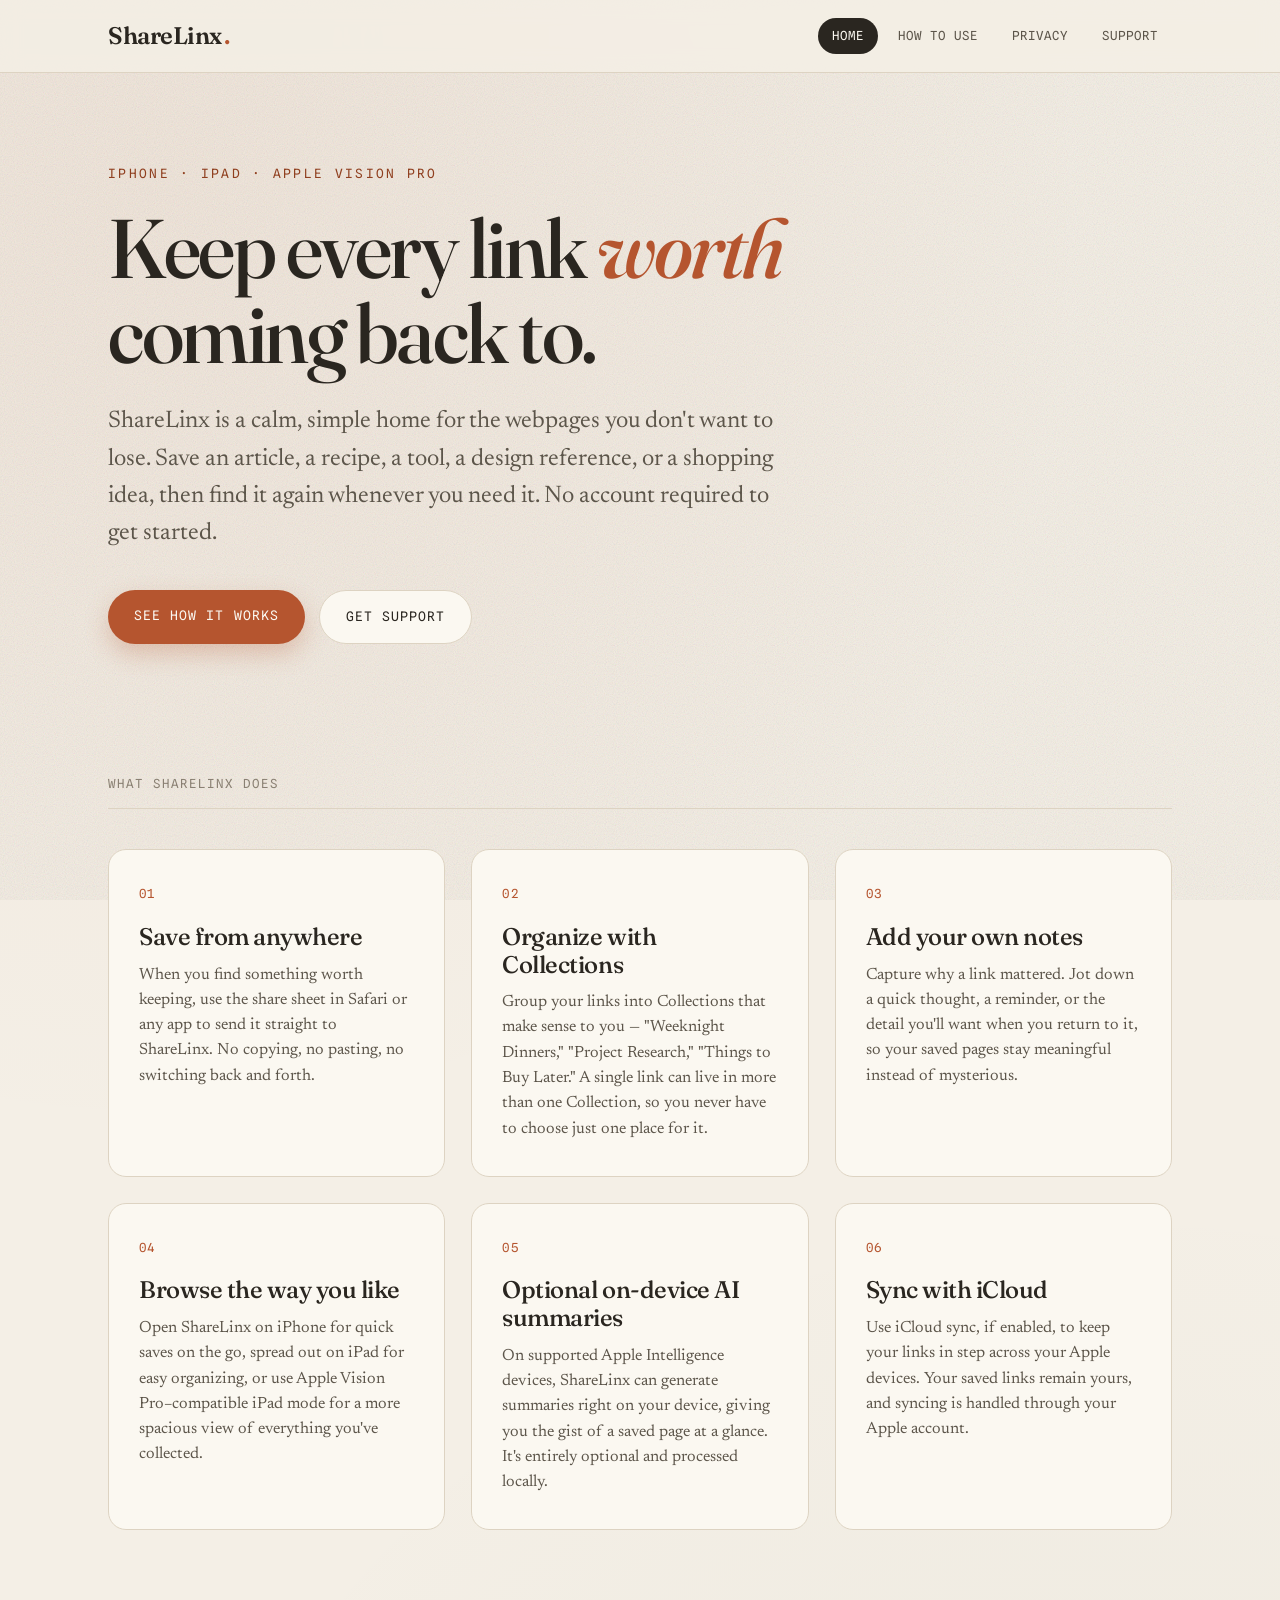
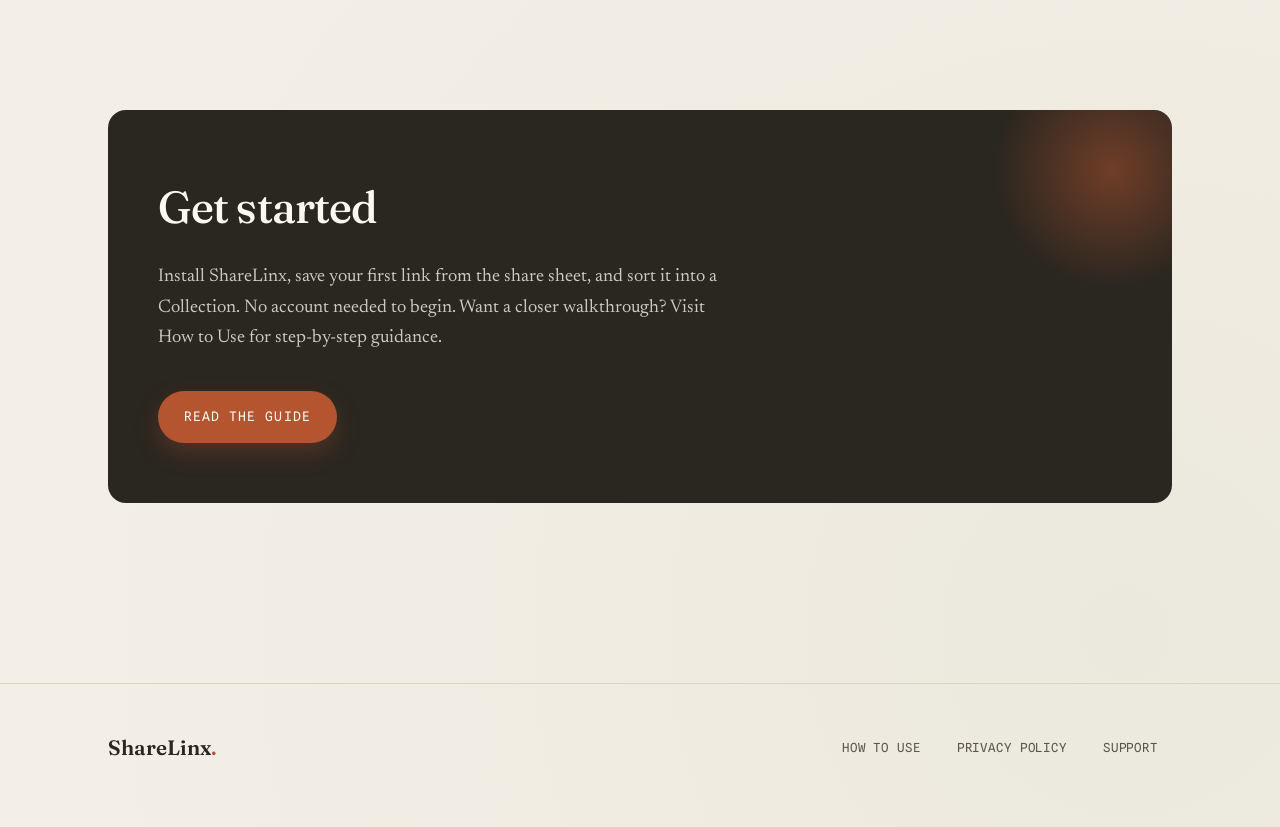
==== index.html @ ca334a27 "Add files via upload" ====
<!DOCTYPE html>
<html lang="en">
<head>
<meta charset="UTF-8">
<meta name="viewport" content="width=device-width, initial-scale=1.0">
<title>ShareLinx — Keep every link worth coming back to</title>
<link rel="stylesheet" href="styles.css">
</head>
<body>

<header class="site-head">
  <div class="bar">
    <a class="brand" href="index.html">ShareLinx<span class="dot">.</span></a>
    <nav class="menu">
      <a href="index.html" class="active">Home</a>
      <a href="how-to-use.html">How to Use</a>
      <a href="privacy.html">Privacy</a>
      <a href="support.html">Support</a>
    </nav>
  </div>
</header>

<section class="hero">
  <div class="wrap">
    <div class="eyebrow reveal d1">iPhone · iPad · Apple Vision Pro</div>
    <h1 class="display reveal d2">Keep every link <em>worth</em> coming back to.</h1>
    <p class="lede reveal d3">ShareLinx is a calm, simple home for the webpages you don't want to lose. Save an article, a recipe, a tool, a design reference, or a shopping idea, then find it again whenever you need it. No account required to get started.</p>
    <div class="cta-row reveal d4">
      <a class="btn btn-primary" href="how-to-use.html">See how it works</a>
      <a class="btn btn-ghost" href="support.html">Get support</a>
    </div>
  </div>
</section>

<section class="section">
  <div class="wrap">
    <div class="section-label">What ShareLinx does</div>
    <div class="feature-grid">

      <div class="card">
        <div class="num">01</div>
        <h3>Save from anywhere</h3>
        <p>When you find something worth keeping, use the share sheet in Safari or any app to send it straight to ShareLinx. No copying, no pasting, no switching back and forth.</p>
      </div>

      <div class="card">
        <div class="num">02</div>
        <h3>Organize with Collections</h3>
        <p>Group your links into Collections that make sense to you — "Weeknight Dinners," "Project Research," "Things to Buy Later." A single link can live in more than one Collection, so you never have to choose just one place for it.</p>
      </div>

      <div class="card">
        <div class="num">03</div>
        <h3>Add your own notes</h3>
        <p>Capture why a link mattered. Jot down a quick thought, a reminder, or the detail you'll want when you return to it, so your saved pages stay meaningful instead of mysterious.</p>
      </div>

      <div class="card">
        <div class="num">04</div>
        <h3>Browse the way you like</h3>
        <p>Open ShareLinx on iPhone for quick saves on the go, spread out on iPad for easy organizing, or use Apple Vision Pro–compatible iPad mode for a more spacious view of everything you've collected.</p>
      </div>

      <div class="card">
        <div class="num">05</div>
        <h3>Optional on-device AI summaries</h3>
        <p>On supported Apple Intelligence devices, ShareLinx can generate summaries right on your device, giving you the gist of a saved page at a glance. It's entirely optional and processed locally.</p>
      </div>

      <div class="card">
        <div class="num">06</div>
        <h3>Sync with iCloud</h3>
        <p>Use iCloud sync, if enabled, to keep your links in step across your Apple devices. Your saved links remain yours, and syncing is handled through your Apple account.</p>
      </div>

    </div>
  </div>
</section>

<section class="section">
  <div class="wrap">
    <div class="band">
      <h2>Get started</h2>
      <p>Install ShareLinx, save your first link from the share sheet, and sort it into a Collection. No account needed to begin. Want a closer walkthrough? Visit How to Use for step-by-step guidance.</p>
      <div class="cta-row">
        <a class="btn btn-primary" href="how-to-use.html">Read the guide</a>
      </div>
    </div>
  </div>
</section>

<footer class="site-foot">
  <div class="wrap">
    <div class="foot-brand">ShareLinx<span class="dot">.</span></div>
    <div class="foot-links">
      <a href="how-to-use.html">How to Use</a>
      <a href="privacy.html">Privacy Policy</a>
      <a href="support.html">Support</a>
    </div>
  </div>
</footer>

</body>
</html>
---- styles.css ----
/* ShareLinx — shared styles */
@import url('https://fonts.googleapis.com/css2?family=Fraunces:ital,opsz,wght@0,9..144,400;0,9..144,500;0,9..144,600;1,9..144,400&family=Newsreader:ital,opsz@0,6..72;1,6..72&family=Spline+Sans+Mono:wght@400;500&display=swap');

:root {
  --bg: #f4efe6;
  --bg-deep: #ece5d8;
  --ink: #2a2620;
  --ink-soft: #5c554a;
  --ink-faint: #8a8073;
  --paper: #fbf8f1;
  --accent: #b5552f;
  --accent-deep: #8f3f1f;
  --accent-soft: #e8c9a8;
  --line: #ddd3c2;
  --green: #4a6b4a;
  --shadow: 22px 22px 60px rgba(42, 38, 32, 0.10);
  --radius: 18px;
  --maxw: 1120px;
  --serif: 'Fraunces', Georgia, serif;
  --read: 'Newsreader', Georgia, serif;
  --mono: 'Spline Sans Mono', monospace;
}

* { box-sizing: border-box; margin: 0; padding: 0; }

html { scroll-behavior: smooth; }

body {
  background: var(--bg);
  color: var(--ink);
  font-family: var(--read);
  font-size: 19px;
  line-height: 1.65;
  -webkit-font-smoothing: antialiased;
  background-image:
    radial-gradient(circle at 12% 8%, rgba(181, 85, 47, 0.06), transparent 38%),
    radial-gradient(circle at 88% 92%, rgba(74, 107, 74, 0.05), transparent 42%);
  min-height: 100vh;
}

/* subtle paper grain */
body::before {
  content: "";
  position: fixed;
  inset: 0;
  pointer-events: none;
  z-index: 0;
  opacity: 0.4;
  background-image: url("data:image/svg+xml,%3Csvg xmlns='http://www.w3.org/2000/svg' width='160' height='160'%3E%3Cfilter id='n'%3E%3CfeTurbulence type='fractalNoise' baseFrequency='0.9' numOctaves='3' stitchTiles='stitch'/%3E%3C/filter%3E%3Crect width='100%25' height='100%25' filter='url(%23n)' opacity='0.5'/%3E%3C/svg%3E");
  mix-blend-mode: multiply;
}

.wrap { position: relative; z-index: 1; max-width: var(--maxw); margin: 0 auto; padding: 0 28px; }

/* ---------- Header / brand ---------- */
.site-head {
  position: sticky;
  top: 0;
  z-index: 50;
  backdrop-filter: blur(10px);
  background: rgba(244, 239, 230, 0.82);
  border-bottom: 1px solid var(--line);
}
.site-head .bar {
  max-width: var(--maxw);
  margin: 0 auto;
  padding: 16px 28px;
  display: flex;
  align-items: center;
  justify-content: space-between;
  gap: 18px;
}
.brand {
  font-family: var(--serif);
  font-weight: 600;
  font-size: 1.5rem;
  letter-spacing: -0.02em;
  color: var(--ink);
  text-decoration: none;
  display: inline-flex;
  align-items: baseline;
  gap: 2px;
}
.brand .dot { color: var(--accent); }
nav.menu { display: flex; gap: 6px; flex-wrap: wrap; }
nav.menu a {
  font-family: var(--mono);
  font-size: 0.78rem;
  text-transform: uppercase;
  letter-spacing: 0.08em;
  color: var(--ink-soft);
  text-decoration: none;
  padding: 8px 14px;
  border-radius: 999px;
  transition: background 0.2s, color 0.2s;
}
nav.menu a:hover { background: var(--bg-deep); color: var(--ink); }
nav.menu a.active { background: var(--ink); color: var(--paper); }

/* ---------- Hero ---------- */
.hero { padding: 90px 0 60px; position: relative; }
.eyebrow {
  font-family: var(--mono);
  font-size: 0.8rem;
  text-transform: uppercase;
  letter-spacing: 0.18em;
  color: var(--accent-deep);
  margin-bottom: 22px;
}
h1.display {
  font-family: var(--serif);
  font-weight: 500;
  font-size: clamp(2.6rem, 7vw, 5.2rem);
  line-height: 1.02;
  letter-spacing: -0.03em;
  max-width: 14ch;
  margin-bottom: 28px;
}
h1.display em { font-style: italic; color: var(--accent); }
.lede {
  font-size: clamp(1.15rem, 2.2vw, 1.5rem);
  line-height: 1.55;
  color: var(--ink-soft);
  max-width: 52ch;
}

/* ---------- Buttons ---------- */
.cta-row { display: flex; gap: 14px; flex-wrap: wrap; margin-top: 38px; }
.btn {
  font-family: var(--mono);
  font-size: 0.82rem;
  text-transform: uppercase;
  letter-spacing: 0.08em;
  text-decoration: none;
  padding: 15px 26px;
  border-radius: 999px;
  transition: transform 0.18s, box-shadow 0.2s, background 0.2s;
  display: inline-block;
}
.btn-primary { background: var(--accent); color: var(--paper); box-shadow: 0 10px 24px rgba(181,85,47,0.28); }
.btn-primary:hover { background: var(--accent-deep); transform: translateY(-2px); }
.btn-ghost { border: 1px solid var(--line); color: var(--ink); background: var(--paper); }
.btn-ghost:hover { transform: translateY(-2px); border-color: var(--ink-faint); }

/* ---------- Feature grid ---------- */
.section { padding: 70px 0; }
.section-label {
  font-family: var(--mono);
  font-size: 0.78rem;
  text-transform: uppercase;
  letter-spacing: 0.16em;
  color: var(--ink-faint);
  margin-bottom: 40px;
  padding-bottom: 14px;
  border-bottom: 1px solid var(--line);
}
.feature-grid {
  display: grid;
  grid-template-columns: repeat(auto-fit, minmax(290px, 1fr));
  gap: 26px;
}
.card {
  background: var(--paper);
  border: 1px solid var(--line);
  border-radius: var(--radius);
  padding: 34px 30px;
  transition: transform 0.25s, box-shadow 0.25s;
  position: relative;
  overflow: hidden;
}
.card:hover { transform: translateY(-4px); box-shadow: var(--shadow); }
.card .num {
  font-family: var(--mono);
  font-size: 0.78rem;
  color: var(--accent);
  letter-spacing: 0.1em;
  margin-bottom: 18px;
}
.card h3 {
  font-family: var(--serif);
  font-weight: 500;
  font-size: 1.5rem;
  letter-spacing: -0.02em;
  margin-bottom: 12px;
  line-height: 1.15;
}
.card p { color: var(--ink-soft); font-size: 1.02rem; line-height: 1.55; }

/* ---------- Get started band ---------- */
.band {
  background: var(--ink);
  color: var(--paper);
  border-radius: var(--radius);
  padding: 60px 50px;
  margin: 40px 0;
  position: relative;
  overflow: hidden;
}
.band::after {
  content: "";
  position: absolute;
  right: -60px; top: -60px;
  width: 240px; height: 240px;
  border-radius: 50%;
  background: radial-gradient(circle, rgba(181,85,47,0.5), transparent 70%);
}
.band h2 {
  font-family: var(--serif);
  font-weight: 500;
  font-size: clamp(1.8rem, 4vw, 2.8rem);
  letter-spacing: -0.02em;
  margin-bottom: 18px;
  position: relative;
}
.band p { color: rgba(251,248,241,0.78); max-width: 56ch; font-size: 1.15rem; position: relative; }

/* ---------- Article / doc pages ---------- */
.page-title {
  font-family: var(--serif);
  font-weight: 500;
  font-size: clamp(2.2rem, 5vw, 3.6rem);
  letter-spacing: -0.03em;
  line-height: 1.05;
  margin-bottom: 16px;
}
.page-intro { font-size: 1.25rem; color: var(--ink-soft); max-width: 60ch; margin-bottom: 12px; }
.meta-stamp { font-family: var(--mono); font-size: 0.8rem; color: var(--ink-faint); letter-spacing: 0.06em; margin-top: 8px; }

.doc { max-width: 760px; margin: 0 auto; padding: 60px 0 30px; }
.doc h2 {
  font-family: var(--serif);
  font-weight: 600;
  font-size: 1.65rem;
  letter-spacing: -0.02em;
  margin: 52px 0 16px;
  padding-top: 26px;
  border-top: 1px solid var(--line);
}
.doc h2:first-of-type { border-top: none; padding-top: 0; }
.doc h3 {
  font-family: var(--serif);
  font-weight: 500;
  font-size: 1.25rem;
  margin: 30px 0 10px;
}
.doc p { margin: 0 0 16px; color: var(--ink); }
.doc ul, .doc ol { margin: 0 0 20px; padding-left: 1.3em; }
.doc li { margin-bottom: 9px; color: var(--ink); }
.doc strong { color: var(--ink); font-weight: 600; }
.doc a { color: var(--accent-deep); text-decoration: underline; text-underline-offset: 3px; }
.doc .callout {
  background: var(--paper);
  border-left: 3px solid var(--accent);
  border-radius: 0 12px 12px 0;
  padding: 20px 24px;
  margin: 26px 0;
}
.doc .callout p:last-child { margin-bottom: 0; }
.mailpill {
  display: inline-block;
  font-family: var(--mono);
  font-size: 0.95rem;
  background: var(--bg-deep);
  border: 1px solid var(--line);
  border-radius: 999px;
  padding: 10px 20px;
  color: var(--accent-deep);
  text-decoration: none;
  margin: 6px 0;
}
.mailpill:hover { background: var(--accent-soft); }

/* numbered step list */
ol.steps { counter-reset: step; list-style: none; padding-left: 0; }
ol.steps li {
  counter-increment: step;
  position: relative;
  padding-left: 46px;
  margin-bottom: 14px;
}
ol.steps li::before {
  content: counter(step);
  position: absolute; left: 0; top: -1px;
  width: 30px; height: 30px;
  background: var(--ink); color: var(--paper);
  border-radius: 50%;
  font-family: var(--mono); font-size: 0.85rem;
  display: flex; align-items: center; justify-content: center;
}

/* ---------- Footer ---------- */
footer.site-foot {
  border-top: 1px solid var(--line);
  margin-top: 70px;
  padding: 46px 0 60px;
  position: relative;
  z-index: 1;
}
footer.site-foot .wrap { display: flex; justify-content: space-between; align-items: center; gap: 24px; flex-wrap: wrap; }
.foot-brand { font-family: var(--serif); font-size: 1.3rem; font-weight: 600; }
.foot-brand .dot { color: var(--accent); }
.foot-links { display: flex; gap: 8px; flex-wrap: wrap; }
.foot-links a {
  font-family: var(--mono);
  font-size: 0.78rem;
  text-transform: uppercase;
  letter-spacing: 0.07em;
  color: var(--ink-soft);
  text-decoration: none;
  padding: 8px 14px;
  border-radius: 999px;
  transition: background 0.2s;
}
.foot-links a:hover { background: var(--bg-deep); color: var(--ink); }
.foot-note { font-family: var(--mono); font-size: 0.72rem; color: var(--ink-faint); width: 100%; margin-top: 8px; }

/* reveal animation */
.reveal { opacity: 0; transform: translateY(22px); animation: rise 0.7s forwards; }
@keyframes rise { to { opacity: 1; transform: none; } }
.d1 { animation-delay: 0.05s; }
.d2 { animation-delay: 0.15s; }
.d3 { animation-delay: 0.25s; }
.d4 { animation-delay: 0.35s; }

@media (max-width: 640px) {
  body { font-size: 18px; }
  .hero { padding: 56px 0 40px; }
  .band { padding: 44px 28px; }
  nav.menu { display: none; }
}
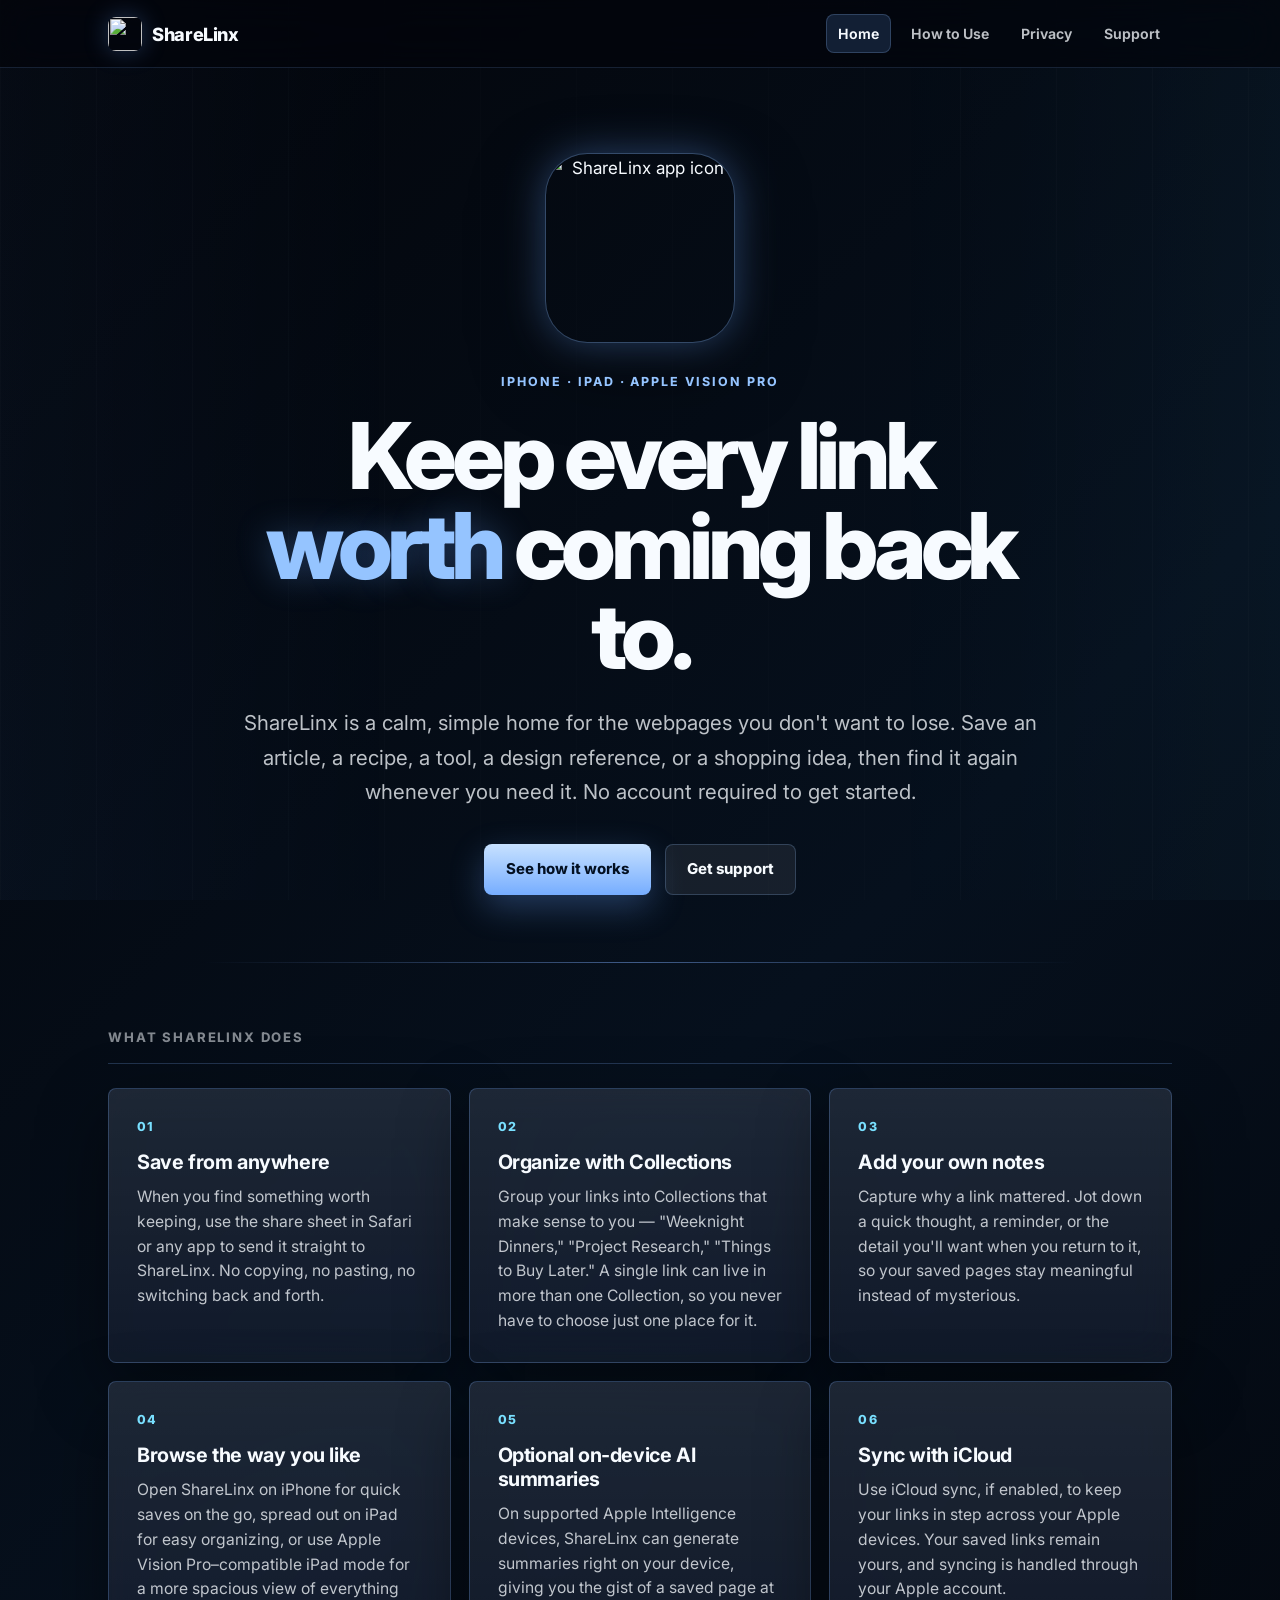
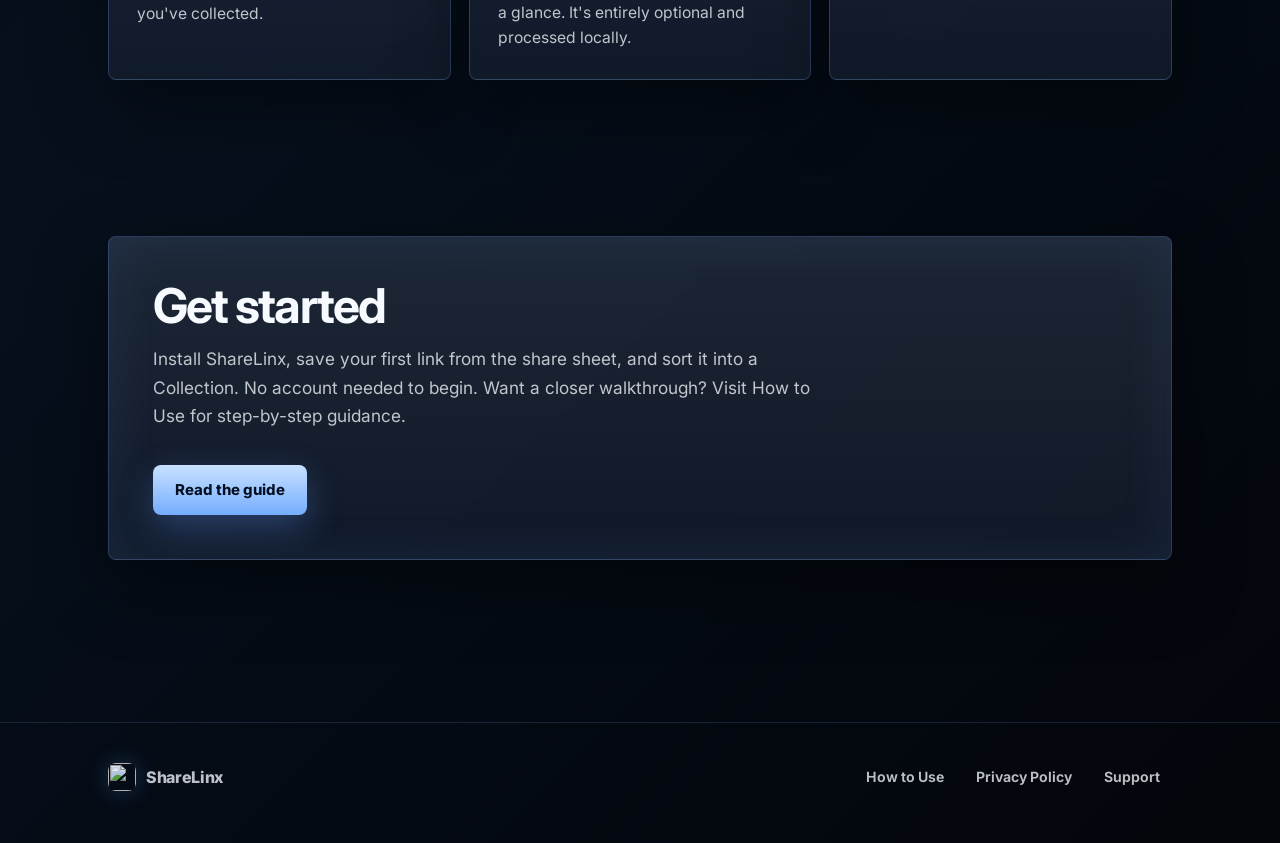
==== commit 0f71bfb8: "Refresh ShareLinx website styling" ====
--- a/index.html
+++ b/index.html
@@ -10,7 +10,7 @@
 
 <header class="site-head">
   <div class="bar">
-    <a class="brand" href="index.html">ShareLinx<span class="dot">.</span></a>
+    <a class="brand" href="index.html"><img class="brand-icon" src="assets/sharelinx-icon.png" alt="" aria-hidden="true"><span>ShareLinx</span></a>
     <nav class="menu">
       <a href="index.html" class="active">Home</a>
       <a href="how-to-use.html">How to Use</a>
@@ -22,10 +22,11 @@
 
 <section class="hero">
   <div class="wrap">
-    <div class="eyebrow reveal d1">iPhone · iPad · Apple Vision Pro</div>
-    <h1 class="display reveal d2">Keep every link <em>worth</em> coming back to.</h1>
-    <p class="lede reveal d3">ShareLinx is a calm, simple home for the webpages you don't want to lose. Save an article, a recipe, a tool, a design reference, or a shopping idea, then find it again whenever you need it. No account required to get started.</p>
-    <div class="cta-row reveal d4">
+    <div class="hero-mark reveal d1"><img src="assets/sharelinx-icon.png" alt="ShareLinx app icon"></div>
+    <div class="eyebrow reveal d2">iPhone · iPad · Apple Vision Pro</div>
+    <h1 class="display reveal d3">Keep every link <em>worth</em> coming back to.</h1>
+    <p class="lede reveal d4">ShareLinx is a calm, simple home for the webpages you don't want to lose. Save an article, a recipe, a tool, a design reference, or a shopping idea, then find it again whenever you need it. No account required to get started.</p>
+    <div class="cta-row reveal d5">
       <a class="btn btn-primary" href="how-to-use.html">See how it works</a>
       <a class="btn btn-ghost" href="support.html">Get support</a>
     </div>
@@ -91,7 +92,7 @@
 
 <footer class="site-foot">
   <div class="wrap">
-    <div class="foot-brand">ShareLinx<span class="dot">.</span></div>
+    <div class="foot-brand"><img class="foot-icon" src="assets/sharelinx-icon.png" alt="" aria-hidden="true"><span>ShareLinx</span></div>
     <div class="foot-links">
       <a href="how-to-use.html">How to Use</a>
       <a href="privacy.html">Privacy Policy</a>
--- a/styles.css
+++ b/styles.css
@@ -1,24 +1,24 @@
-/* ShareLinx — shared styles */
-@import url('https://fonts.googleapis.com/css2?family=Fraunces:ital,opsz,wght@0,9..144,400;0,9..144,500;0,9..144,600;1,9..144,400&family=Newsreader:ital,opsz@0,6..72;1,6..72&family=Spline+Sans+Mono:wght@400;500&display=swap');
+/* ShareLinx — app-icon inspired website styles */
+@import url('https://fonts.googleapis.com/css2?family=Inter:wght@400;500;600;700;800&display=swap');
 
 :root {
-  --bg: #f4efe6;
-  --bg-deep: #ece5d8;
-  --ink: #2a2620;
-  --ink-soft: #5c554a;
-  --ink-faint: #8a8073;
-  --paper: #fbf8f1;
-  --accent: #b5552f;
-  --accent-deep: #8f3f1f;
-  --accent-soft: #e8c9a8;
-  --line: #ddd3c2;
-  --green: #4a6b4a;
-  --shadow: 22px 22px 60px rgba(42, 38, 32, 0.10);
-  --radius: 18px;
+  --bg: #03050a;
+  --bg-soft: #07101d;
+  --ink: #f7fbff;
+  --ink-soft: rgba(247, 251, 255, 0.76);
+  --ink-faint: rgba(247, 251, 255, 0.52);
+  --panel: rgba(10, 20, 36, 0.72);
+  --panel-strong: rgba(14, 27, 48, 0.86);
+  --line: rgba(126, 174, 255, 0.24);
+  --line-bright: rgba(126, 174, 255, 0.46);
+  --blue: #66a3ff;
+  --blue-bright: #95c4ff;
+  --violet: #9b8cff;
+  --aqua: #79e0ff;
+  --shadow: 0 26px 70px rgba(0, 0, 0, 0.42);
+  --radius: 8px;
   --maxw: 1120px;
-  --serif: 'Fraunces', Georgia, serif;
-  --read: 'Newsreader', Georgia, serif;
-  --mono: 'Spline Sans Mono', monospace;
+  --font: Inter, -apple-system, BlinkMacSystemFont, "SF Pro Display", "Segoe UI", sans-serif;
 }
 
 * { box-sizing: border-box; margin: 0; padding: 0; }
@@ -26,305 +26,476 @@
 html { scroll-behavior: smooth; }
 
 body {
-  background: var(--bg);
-  color: var(--ink);
-  font-family: var(--read);
-  font-size: 19px;
+  min-height: 100vh;
+  background:
+    linear-gradient(135deg, #03050a 0%, #06101d 48%, #03050a 100%);
+  color: var(--ink);
+  font-family: var(--font);
+  font-size: 17px;
   line-height: 1.65;
   -webkit-font-smoothing: antialiased;
-  background-image:
-    radial-gradient(circle at 12% 8%, rgba(181, 85, 47, 0.06), transparent 38%),
-    radial-gradient(circle at 88% 92%, rgba(74, 107, 74, 0.05), transparent 42%);
-  min-height: 100vh;
-}
-
-/* subtle paper grain */
+}
+
 body::before {
   content: "";
   position: fixed;
   inset: 0;
   pointer-events: none;
   z-index: 0;
-  opacity: 0.4;
-  background-image: url("data:image/svg+xml,%3Csvg xmlns='http://www.w3.org/2000/svg' width='160' height='160'%3E%3Cfilter id='n'%3E%3CfeTurbulence type='fractalNoise' baseFrequency='0.9' numOctaves='3' stitchTiles='stitch'/%3E%3C/filter%3E%3Crect width='100%25' height='100%25' filter='url(%23n)' opacity='0.5'/%3E%3C/svg%3E");
-  mix-blend-mode: multiply;
-}
-
-.wrap { position: relative; z-index: 1; max-width: var(--maxw); margin: 0 auto; padding: 0 28px; }
+  background:
+    linear-gradient(90deg, rgba(102, 163, 255, 0.08), transparent 32%, transparent 68%, rgba(121, 224, 255, 0.06)),
+    repeating-linear-gradient(90deg, rgba(255,255,255,0.028) 0 1px, transparent 1px 96px);
+  opacity: 0.55;
+}
+
+.wrap {
+  position: relative;
+  z-index: 1;
+  max-width: var(--maxw);
+  margin: 0 auto;
+  padding: 0 28px;
+}
 
 /* ---------- Header / brand ---------- */
 .site-head {
   position: sticky;
   top: 0;
   z-index: 50;
-  backdrop-filter: blur(10px);
-  background: rgba(244, 239, 230, 0.82);
-  border-bottom: 1px solid var(--line);
-}
+  border-bottom: 1px solid rgba(126, 174, 255, 0.16);
+  background: rgba(3, 5, 10, 0.72);
+  backdrop-filter: blur(22px) saturate(150%);
+}
+
 .site-head .bar {
   max-width: var(--maxw);
   margin: 0 auto;
-  padding: 16px 28px;
+  padding: 14px 28px;
   display: flex;
   align-items: center;
   justify-content: space-between;
   gap: 18px;
 }
-.brand {
-  font-family: var(--serif);
-  font-weight: 600;
-  font-size: 1.5rem;
-  letter-spacing: -0.02em;
+
+.brand,
+.foot-brand {
   color: var(--ink);
   text-decoration: none;
   display: inline-flex;
-  align-items: baseline;
-  gap: 2px;
-}
-.brand .dot { color: var(--accent); }
-nav.menu { display: flex; gap: 6px; flex-wrap: wrap; }
-nav.menu a {
-  font-family: var(--mono);
-  font-size: 0.78rem;
-  text-transform: uppercase;
-  letter-spacing: 0.08em;
+  align-items: center;
+  gap: 10px;
+  font-weight: 800;
+  letter-spacing: -0.02em;
+}
+
+.brand { font-size: 1.14rem; }
+.foot-brand { font-size: 1rem; color: var(--ink-soft); }
+
+.brand-icon,
+.foot-icon {
+  display: block;
+  border-radius: 8px;
+  box-shadow: 0 0 24px rgba(102, 163, 255, 0.28);
+}
+
+.brand-icon { width: 34px; height: 34px; }
+.foot-icon { width: 28px; height: 28px; opacity: 0.9; }
+
+nav.menu { display: flex; gap: 8px; flex-wrap: wrap; }
+
+nav.menu a,
+.foot-links a {
   color: var(--ink-soft);
   text-decoration: none;
-  padding: 8px 14px;
-  border-radius: 999px;
-  transition: background 0.2s, color 0.2s;
-}
-nav.menu a:hover { background: var(--bg-deep); color: var(--ink); }
-nav.menu a.active { background: var(--ink); color: var(--paper); }
+  font-size: 0.88rem;
+  font-weight: 650;
+  padding: 8px 12px;
+  border-radius: 8px;
+  transition: background 0.2s, color 0.2s, border-color 0.2s;
+}
+
+nav.menu a:hover,
+.foot-links a:hover {
+  color: var(--ink);
+  background: rgba(255, 255, 255, 0.08);
+}
+
+nav.menu a.active {
+  color: var(--ink);
+  background: rgba(102, 163, 255, 0.16);
+  box-shadow: inset 0 0 0 1px rgba(149, 196, 255, 0.22);
+}
 
 /* ---------- Hero ---------- */
-.hero { padding: 90px 0 60px; position: relative; }
+.hero {
+  position: relative;
+  padding: 86px 0 68px;
+  text-align: center;
+  overflow: hidden;
+}
+
+.hero::after {
+  content: "";
+  position: absolute;
+  left: 50%;
+  bottom: 0;
+  width: min(880px, 86vw);
+  height: 1px;
+  transform: translateX(-50%);
+  background: linear-gradient(90deg, transparent, rgba(126, 174, 255, 0.48), transparent);
+}
+
+.hero-mark {
+  width: clamp(116px, 18vw, 188px);
+  height: clamp(116px, 18vw, 188px);
+  margin: 0 auto 30px;
+  position: relative;
+}
+
+.hero-mark img {
+  width: 100%;
+  height: 100%;
+  display: block;
+  border-radius: 22%;
+  box-shadow:
+    0 0 0 1px rgba(149, 196, 255, 0.24),
+    0 0 42px rgba(102, 163, 255, 0.38),
+    0 24px 70px rgba(0, 0, 0, 0.5);
+}
+
 .eyebrow {
-  font-family: var(--mono);
-  font-size: 0.8rem;
+  color: var(--blue-bright);
+  font-size: 0.78rem;
+  font-weight: 750;
+  letter-spacing: 0.16em;
   text-transform: uppercase;
-  letter-spacing: 0.18em;
-  color: var(--accent-deep);
-  margin-bottom: 22px;
-}
+  margin-bottom: 18px;
+}
+
 h1.display {
-  font-family: var(--serif);
-  font-weight: 500;
-  font-size: clamp(2.6rem, 7vw, 5.2rem);
-  line-height: 1.02;
-  letter-spacing: -0.03em;
-  max-width: 14ch;
-  margin-bottom: 28px;
-}
-h1.display em { font-style: italic; color: var(--accent); }
+  max-width: 13ch;
+  margin: 0 auto 24px;
+  font-size: clamp(3rem, 7.2vw, 6rem);
+  line-height: 0.98;
+  letter-spacing: -0.055em;
+  font-weight: 800;
+}
+
+h1.display em {
+  font-style: normal;
+  color: var(--blue-bright);
+  text-shadow: 0 0 34px rgba(102, 163, 255, 0.3);
+}
+
 .lede {
-  font-size: clamp(1.15rem, 2.2vw, 1.5rem);
-  line-height: 1.55;
+  max-width: 64ch;
+  margin: 0 auto;
   color: var(--ink-soft);
-  max-width: 52ch;
+  font-size: clamp(1.08rem, 2vw, 1.28rem);
+  line-height: 1.7;
 }
 
 /* ---------- Buttons ---------- */
-.cta-row { display: flex; gap: 14px; flex-wrap: wrap; margin-top: 38px; }
+.cta-row {
+  display: flex;
+  justify-content: center;
+  gap: 14px;
+  flex-wrap: wrap;
+  margin-top: 34px;
+}
+
 .btn {
-  font-family: var(--mono);
-  font-size: 0.82rem;
-  text-transform: uppercase;
-  letter-spacing: 0.08em;
+  display: inline-flex;
+  align-items: center;
+  justify-content: center;
+  min-height: 48px;
+  padding: 13px 22px;
+  border-radius: 8px;
+  color: var(--ink);
+  font-size: 0.94rem;
+  font-weight: 750;
   text-decoration: none;
-  padding: 15px 26px;
-  border-radius: 999px;
   transition: transform 0.18s, box-shadow 0.2s, background 0.2s;
-  display: inline-block;
-}
-.btn-primary { background: var(--accent); color: var(--paper); box-shadow: 0 10px 24px rgba(181,85,47,0.28); }
-.btn-primary:hover { background: var(--accent-deep); transform: translateY(-2px); }
-.btn-ghost { border: 1px solid var(--line); color: var(--ink); background: var(--paper); }
-.btn-ghost:hover { transform: translateY(-2px); border-color: var(--ink-faint); }
+}
+
+.btn:hover { transform: translateY(-2px); }
+
+.btn-primary {
+  color: #031022;
+  background: linear-gradient(180deg, #c7e1ff, #76adff);
+  box-shadow: 0 12px 34px rgba(102, 163, 255, 0.3);
+}
+
+.btn-ghost {
+  background: rgba(255, 255, 255, 0.07);
+  box-shadow: inset 0 0 0 1px rgba(149, 196, 255, 0.22);
+}
 
 /* ---------- Feature grid ---------- */
-.section { padding: 70px 0; }
+.section { padding: 64px 0; }
+
 .section-label {
-  font-family: var(--mono);
-  font-size: 0.78rem;
-  text-transform: uppercase;
-  letter-spacing: 0.16em;
-  color: var(--ink-faint);
-  margin-bottom: 40px;
+  margin-bottom: 24px;
   padding-bottom: 14px;
   border-bottom: 1px solid var(--line);
-}
+  color: var(--ink-faint);
+  font-size: 0.82rem;
+  font-weight: 750;
+  letter-spacing: 0.14em;
+  text-transform: uppercase;
+}
+
 .feature-grid {
   display: grid;
   grid-template-columns: repeat(auto-fit, minmax(290px, 1fr));
-  gap: 26px;
-}
-.card {
-  background: var(--paper);
+  gap: 18px;
+}
+
+.card,
+.band,
+.doc .callout {
   border: 1px solid var(--line);
   border-radius: var(--radius);
-  padding: 34px 30px;
-  transition: transform 0.25s, box-shadow 0.25s;
-  position: relative;
-  overflow: hidden;
-}
-.card:hover { transform: translateY(-4px); box-shadow: var(--shadow); }
+  background:
+    linear-gradient(180deg, rgba(255,255,255,0.09), rgba(255,255,255,0.035)),
+    var(--panel);
+  box-shadow: var(--shadow);
+  backdrop-filter: blur(18px) saturate(140%);
+}
+
+.card {
+  padding: 28px;
+  transition: transform 0.24s, border-color 0.24s, background 0.24s;
+}
+
+.card:hover {
+  transform: translateY(-4px);
+  border-color: var(--line-bright);
+  background:
+    linear-gradient(180deg, rgba(255,255,255,0.12), rgba(255,255,255,0.045)),
+    var(--panel-strong);
+}
+
 .card .num {
-  font-family: var(--mono);
+  color: var(--aqua);
   font-size: 0.78rem;
-  color: var(--accent);
-  letter-spacing: 0.1em;
-  margin-bottom: 18px;
-}
+  font-weight: 800;
+  letter-spacing: 0.12em;
+  margin-bottom: 14px;
+}
+
 .card h3 {
-  font-family: var(--serif);
-  font-weight: 500;
-  font-size: 1.5rem;
+  margin-bottom: 10px;
+  color: var(--ink);
+  font-size: 1.24rem;
+  line-height: 1.2;
   letter-spacing: -0.02em;
-  margin-bottom: 12px;
-  line-height: 1.15;
-}
-.card p { color: var(--ink-soft); font-size: 1.02rem; line-height: 1.55; }
+}
+
+.card p {
+  color: var(--ink-soft);
+  font-size: 0.98rem;
+  line-height: 1.58;
+}
 
 /* ---------- Get started band ---------- */
 .band {
-  background: var(--ink);
-  color: var(--paper);
-  border-radius: var(--radius);
-  padding: 60px 50px;
-  margin: 40px 0;
-  position: relative;
+  padding: 44px;
+  margin: 28px 0;
   overflow: hidden;
-}
-.band::after {
+  position: relative;
+}
+
+.band::before {
   content: "";
   position: absolute;
-  right: -60px; top: -60px;
-  width: 240px; height: 240px;
-  border-radius: 50%;
-  background: radial-gradient(circle, rgba(181,85,47,0.5), transparent 70%);
-}
+  inset: 0;
+  border-radius: inherit;
+  pointer-events: none;
+  box-shadow: inset 0 0 52px rgba(102, 163, 255, 0.1);
+}
+
 .band h2 {
-  font-family: var(--serif);
-  font-weight: 500;
-  font-size: clamp(1.8rem, 4vw, 2.8rem);
-  letter-spacing: -0.02em;
-  margin-bottom: 18px;
-  position: relative;
-}
-.band p { color: rgba(251,248,241,0.78); max-width: 56ch; font-size: 1.15rem; position: relative; }
+  position: relative;
+  margin-bottom: 14px;
+  font-size: clamp(1.9rem, 4vw, 3rem);
+  line-height: 1.05;
+  letter-spacing: -0.04em;
+}
+
+.band p {
+  position: relative;
+  max-width: 62ch;
+  color: var(--ink-soft);
+  font-size: 1.08rem;
+}
+
+.band .cta-row { justify-content: flex-start; }
 
 /* ---------- Article / doc pages ---------- */
+.doc {
+  max-width: 780px;
+  margin: 0 auto;
+  padding: 58px 0 24px;
+}
+
+.doc-mark {
+  width: 76px;
+  height: 76px;
+  margin-bottom: 22px;
+}
+
+.doc-mark img {
+  width: 100%;
+  height: 100%;
+  display: block;
+  border-radius: 18px;
+  box-shadow: 0 0 28px rgba(102, 163, 255, 0.26);
+}
+
 .page-title {
-  font-family: var(--serif);
-  font-weight: 500;
-  font-size: clamp(2.2rem, 5vw, 3.6rem);
-  letter-spacing: -0.03em;
-  line-height: 1.05;
-  margin-bottom: 16px;
-}
-.page-intro { font-size: 1.25rem; color: var(--ink-soft); max-width: 60ch; margin-bottom: 12px; }
-.meta-stamp { font-family: var(--mono); font-size: 0.8rem; color: var(--ink-faint); letter-spacing: 0.06em; margin-top: 8px; }
-
-.doc { max-width: 760px; margin: 0 auto; padding: 60px 0 30px; }
+  margin-bottom: 14px;
+  color: var(--ink);
+  font-size: clamp(2.4rem, 5.5vw, 4rem);
+  line-height: 1.02;
+  letter-spacing: -0.052em;
+  font-weight: 800;
+}
+
+.page-intro {
+  max-width: 64ch;
+  margin-bottom: 14px;
+  color: var(--ink-soft);
+  font-size: 1.16rem;
+  line-height: 1.72;
+}
+
+.meta-stamp {
+  margin-top: 10px;
+  color: var(--blue-bright);
+  font-size: 0.84rem;
+  font-weight: 650;
+}
+
 .doc h2 {
-  font-family: var(--serif);
-  font-weight: 600;
-  font-size: 1.65rem;
-  letter-spacing: -0.02em;
-  margin: 52px 0 16px;
-  padding-top: 26px;
+  margin: 46px 0 14px;
+  padding-top: 24px;
   border-top: 1px solid var(--line);
-}
-.doc h2:first-of-type { border-top: none; padding-top: 0; }
+  color: var(--ink);
+  font-size: 1.55rem;
+  line-height: 1.18;
+  letter-spacing: -0.028em;
+}
+
+.doc h2:first-of-type { border-top: none; }
+
 .doc h3 {
-  font-family: var(--serif);
-  font-weight: 500;
-  font-size: 1.25rem;
-  margin: 30px 0 10px;
-}
-.doc p { margin: 0 0 16px; color: var(--ink); }
-.doc ul, .doc ol { margin: 0 0 20px; padding-left: 1.3em; }
-.doc li { margin-bottom: 9px; color: var(--ink); }
-.doc strong { color: var(--ink); font-weight: 600; }
-.doc a { color: var(--accent-deep); text-decoration: underline; text-underline-offset: 3px; }
+  margin: 28px 0 10px;
+  color: var(--ink);
+  font-size: 1.14rem;
+  line-height: 1.25;
+}
+
+.doc p { margin: 0 0 16px; color: var(--ink-soft); }
+.doc ul, .doc ol { margin: 0 0 20px; padding-left: 1.25em; }
+.doc li { margin-bottom: 9px; color: var(--ink-soft); }
+.doc strong { color: var(--ink); font-weight: 750; }
+
+.doc a {
+  color: var(--blue-bright);
+  text-decoration: underline;
+  text-decoration-color: rgba(149, 196, 255, 0.5);
+  text-underline-offset: 4px;
+}
+
 .doc .callout {
-  background: var(--paper);
-  border-left: 3px solid var(--accent);
-  border-radius: 0 12px 12px 0;
-  padding: 20px 24px;
+  padding: 22px 24px;
   margin: 26px 0;
 }
+
 .doc .callout p:last-child { margin-bottom: 0; }
+
 .mailpill {
-  display: inline-block;
-  font-family: var(--mono);
-  font-size: 0.95rem;
-  background: var(--bg-deep);
+  display: inline-flex;
+  align-items: center;
+  min-height: 44px;
+  padding: 10px 16px;
   border: 1px solid var(--line);
-  border-radius: 999px;
-  padding: 10px 20px;
-  color: var(--accent-deep);
+  border-radius: 8px;
+  background: rgba(255, 255, 255, 0.07);
+  color: var(--ink);
+  font-weight: 750;
   text-decoration: none;
-  margin: 6px 0;
-}
-.mailpill:hover { background: var(--accent-soft); }
+}
+
+.mailpill:hover {
+  border-color: var(--line-bright);
+  background: rgba(102, 163, 255, 0.14);
+}
 
 /* numbered step list */
 ol.steps { counter-reset: step; list-style: none; padding-left: 0; }
+
 ol.steps li {
   counter-increment: step;
   position: relative;
   padding-left: 46px;
-  margin-bottom: 14px;
-}
+}
+
 ol.steps li::before {
   content: counter(step);
-  position: absolute; left: 0; top: -1px;
-  width: 30px; height: 30px;
-  background: var(--ink); color: var(--paper);
+  position: absolute;
+  left: 0;
+  top: 1px;
+  width: 30px;
+  height: 30px;
   border-radius: 50%;
-  font-family: var(--mono); font-size: 0.85rem;
-  display: flex; align-items: center; justify-content: center;
+  color: #031022;
+  background: linear-gradient(180deg, #c7e1ff, #76adff);
+  font-size: 0.82rem;
+  font-weight: 800;
+  display: flex;
+  align-items: center;
+  justify-content: center;
 }
 
 /* ---------- Footer ---------- */
 footer.site-foot {
-  border-top: 1px solid var(--line);
+  position: relative;
+  z-index: 1;
   margin-top: 70px;
-  padding: 46px 0 60px;
-  position: relative;
-  z-index: 1;
-}
-footer.site-foot .wrap { display: flex; justify-content: space-between; align-items: center; gap: 24px; flex-wrap: wrap; }
-.foot-brand { font-family: var(--serif); font-size: 1.3rem; font-weight: 600; }
-.foot-brand .dot { color: var(--accent); }
+  padding: 34px 0 46px;
+  border-top: 1px solid rgba(126, 174, 255, 0.16);
+}
+
+footer.site-foot .wrap {
+  display: flex;
+  justify-content: space-between;
+  align-items: center;
+  gap: 24px;
+  flex-wrap: wrap;
+}
+
 .foot-links { display: flex; gap: 8px; flex-wrap: wrap; }
-.foot-links a {
-  font-family: var(--mono);
-  font-size: 0.78rem;
-  text-transform: uppercase;
-  letter-spacing: 0.07em;
-  color: var(--ink-soft);
-  text-decoration: none;
-  padding: 8px 14px;
-  border-radius: 999px;
-  transition: background 0.2s;
-}
-.foot-links a:hover { background: var(--bg-deep); color: var(--ink); }
-.foot-note { font-family: var(--mono); font-size: 0.72rem; color: var(--ink-faint); width: 100%; margin-top: 8px; }
+.foot-note { width: 100%; margin-top: 8px; color: var(--ink-faint); font-size: 0.78rem; }
 
 /* reveal animation */
-.reveal { opacity: 0; transform: translateY(22px); animation: rise 0.7s forwards; }
+.reveal { opacity: 0; transform: translateY(18px); animation: rise 0.7s forwards; }
 @keyframes rise { to { opacity: 1; transform: none; } }
 .d1 { animation-delay: 0.05s; }
 .d2 { animation-delay: 0.15s; }
 .d3 { animation-delay: 0.25s; }
 .d4 { animation-delay: 0.35s; }
-
-@media (max-width: 640px) {
-  body { font-size: 18px; }
-  .hero { padding: 56px 0 40px; }
-  .band { padding: 44px 28px; }
+.d5 { animation-delay: 0.45s; }
+
+@media (max-width: 720px) {
+  body { font-size: 16px; }
+  .site-head .bar { padding: 12px 18px; }
+  .wrap { padding: 0 20px; }
   nav.menu { display: none; }
-}
+  .hero { padding: 54px 0 46px; }
+  .hero-mark { margin-bottom: 24px; }
+  .feature-grid { grid-template-columns: 1fr; }
+  .band { padding: 30px 24px; }
+  .band .cta-row { justify-content: center; }
+  .doc { padding-top: 42px; }
+}
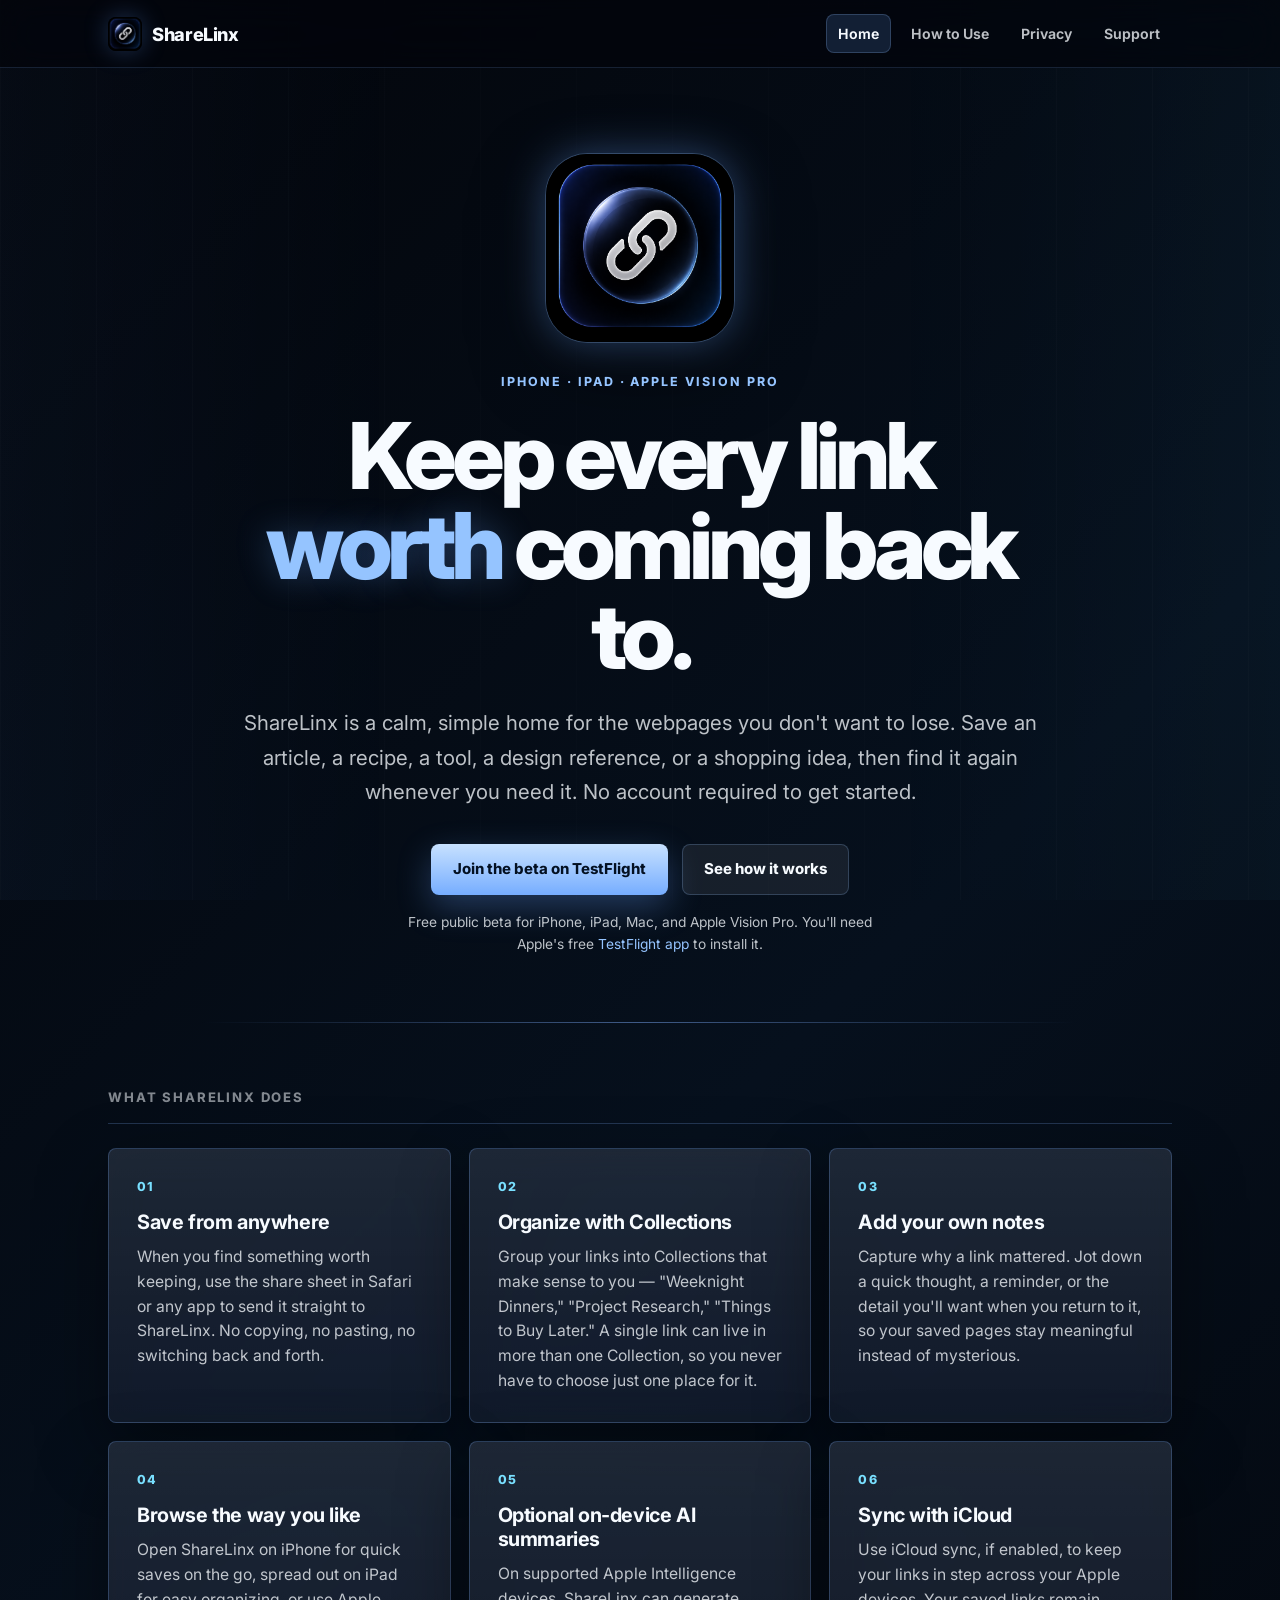
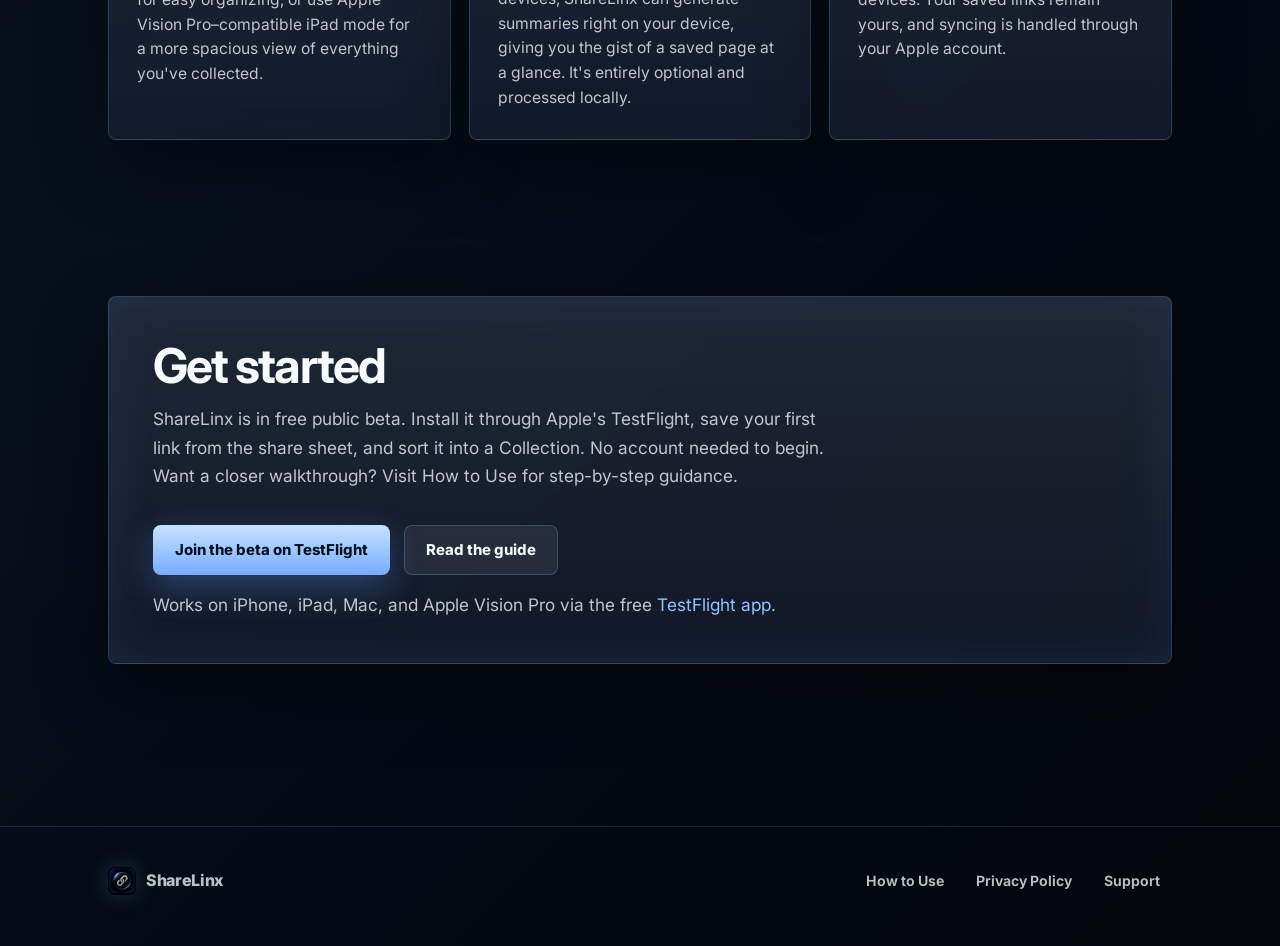
==== commit 3a250c41: "Add TestFlight public-beta links "Join the beta on TestFlight" CTAs across the site, pointing at the" ====
--- a/index.html
+++ b/index.html
@@ -27,9 +27,10 @@
     <h1 class="display reveal d3">Keep every link <em>worth</em> coming back to.</h1>
     <p class="lede reveal d4">ShareLinx is a calm, simple home for the webpages you don't want to lose. Save an article, a recipe, a tool, a design reference, or a shopping idea, then find it again whenever you need it. No account required to get started.</p>
     <div class="cta-row reveal d5">
-      <a class="btn btn-primary" href="how-to-use.html">See how it works</a>
-      <a class="btn btn-ghost" href="support.html">Get support</a>
+      <a class="btn btn-primary" href="https://testflight.apple.com/join/Ers4UhVY" target="_blank" rel="noopener">Join the beta on TestFlight</a>
+      <a class="btn btn-ghost" href="how-to-use.html">See how it works</a>
     </div>
+    <p class="cta-note reveal d5">Free public beta for iPhone, iPad, Mac, and Apple Vision Pro. You'll need Apple's free <a href="https://apps.apple.com/app/testflight/id899247664" target="_blank" rel="noopener">TestFlight app</a> to install it.</p>
   </div>
 </section>
 
@@ -82,10 +83,12 @@
   <div class="wrap">
     <div class="band">
       <h2>Get started</h2>
-      <p>Install ShareLinx, save your first link from the share sheet, and sort it into a Collection. No account needed to begin. Want a closer walkthrough? Visit How to Use for step-by-step guidance.</p>
+      <p>ShareLinx is in free public beta. Install it through Apple's TestFlight, save your first link from the share sheet, and sort it into a Collection. No account needed to begin. Want a closer walkthrough? Visit How to Use for step-by-step guidance.</p>
       <div class="cta-row">
-        <a class="btn btn-primary" href="how-to-use.html">Read the guide</a>
+        <a class="btn btn-primary" href="https://testflight.apple.com/join/Ers4UhVY" target="_blank" rel="noopener">Join the beta on TestFlight</a>
+        <a class="btn btn-ghost" href="how-to-use.html">Read the guide</a>
       </div>
+      <p class="cta-note">Works on iPhone, iPad, Mac, and Apple Vision Pro via the free <a href="https://apps.apple.com/app/testflight/id899247664" target="_blank" rel="noopener">TestFlight app</a>.</p>
     </div>
   </div>
 </section>
--- a/styles.css
+++ b/styles.css
@@ -230,6 +230,17 @@
   box-shadow: inset 0 0 0 1px rgba(149, 196, 255, 0.22);
 }
 
+.cta-note {
+  margin: 16px auto 0;
+  max-width: 52ch;
+  color: var(--ink-soft);
+  font-size: 0.86rem;
+  line-height: 1.6;
+}
+.cta-note a { color: var(--blue-bright); text-decoration: none; }
+.cta-note a:hover { text-decoration: underline; }
+.band .cta-note { margin-left: 0; }
+
 /* ---------- Feature grid ---------- */
 .section { padding: 64px 0; }
 
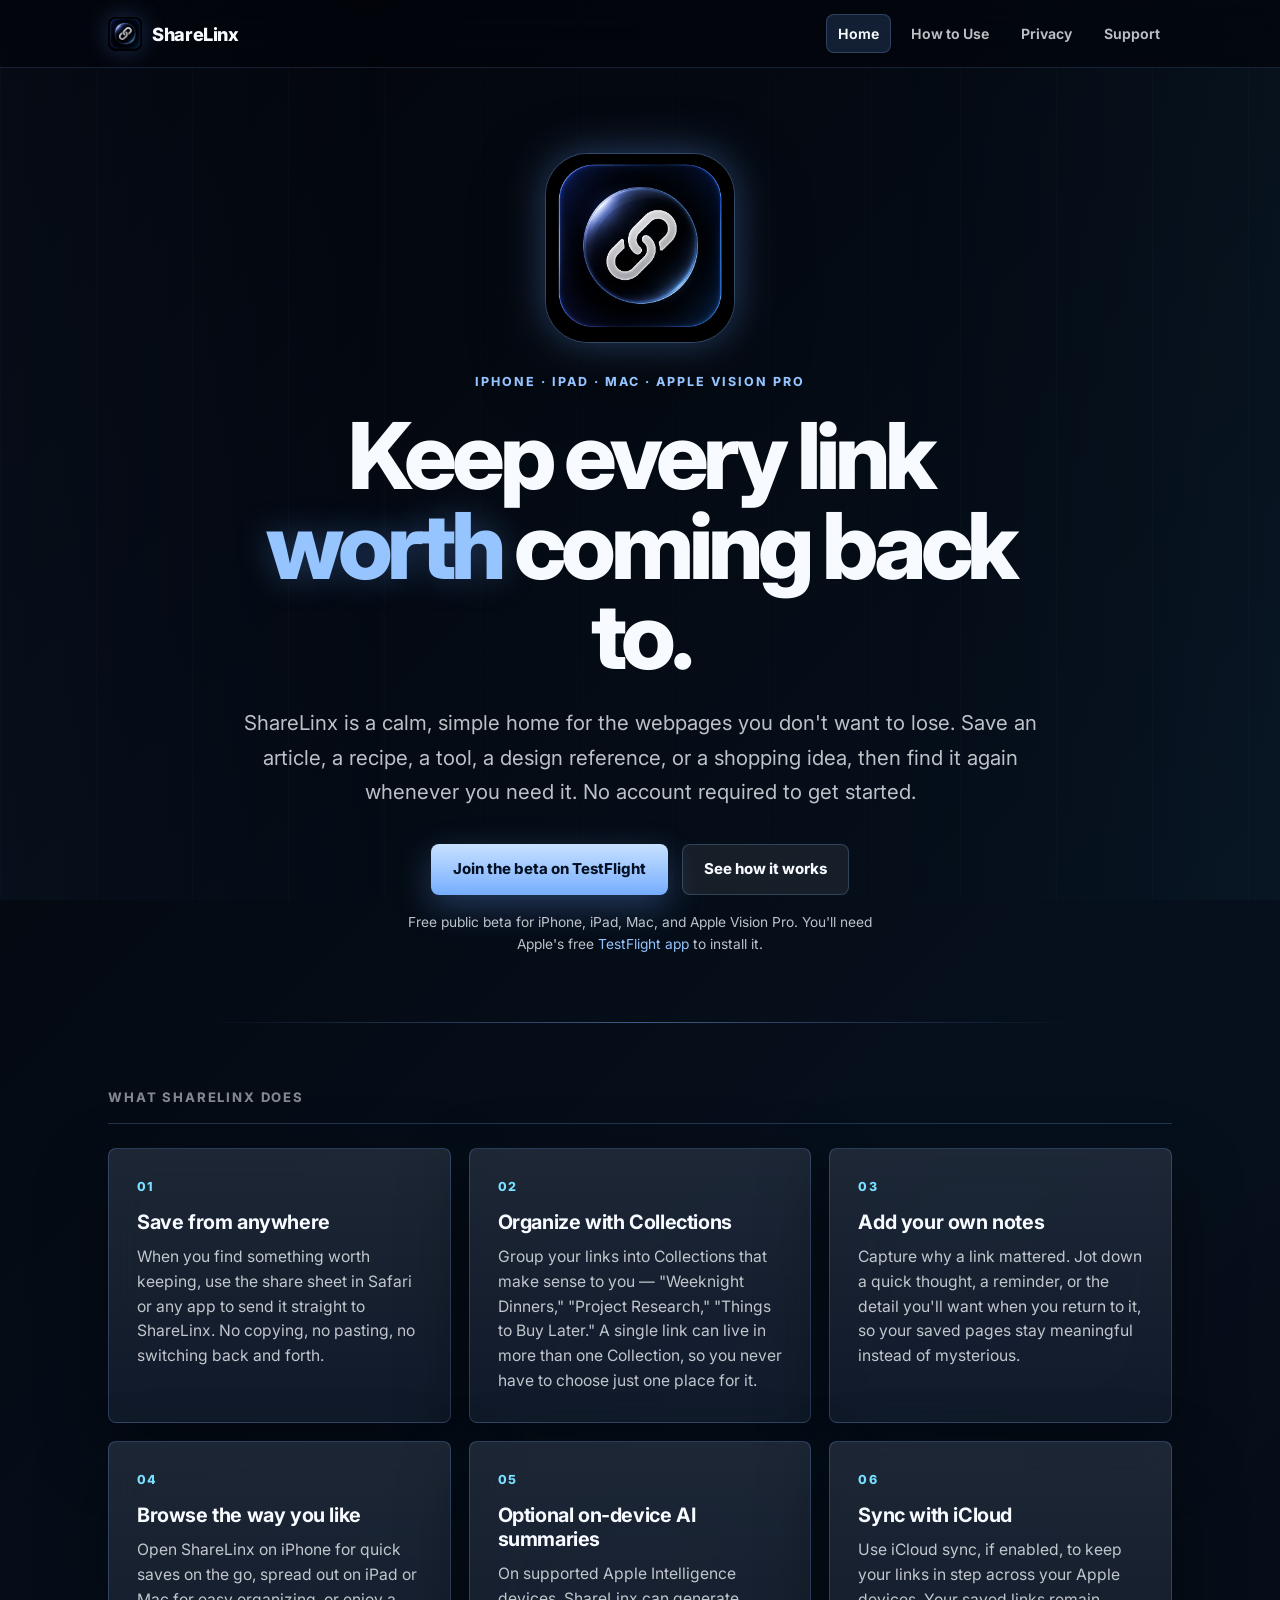
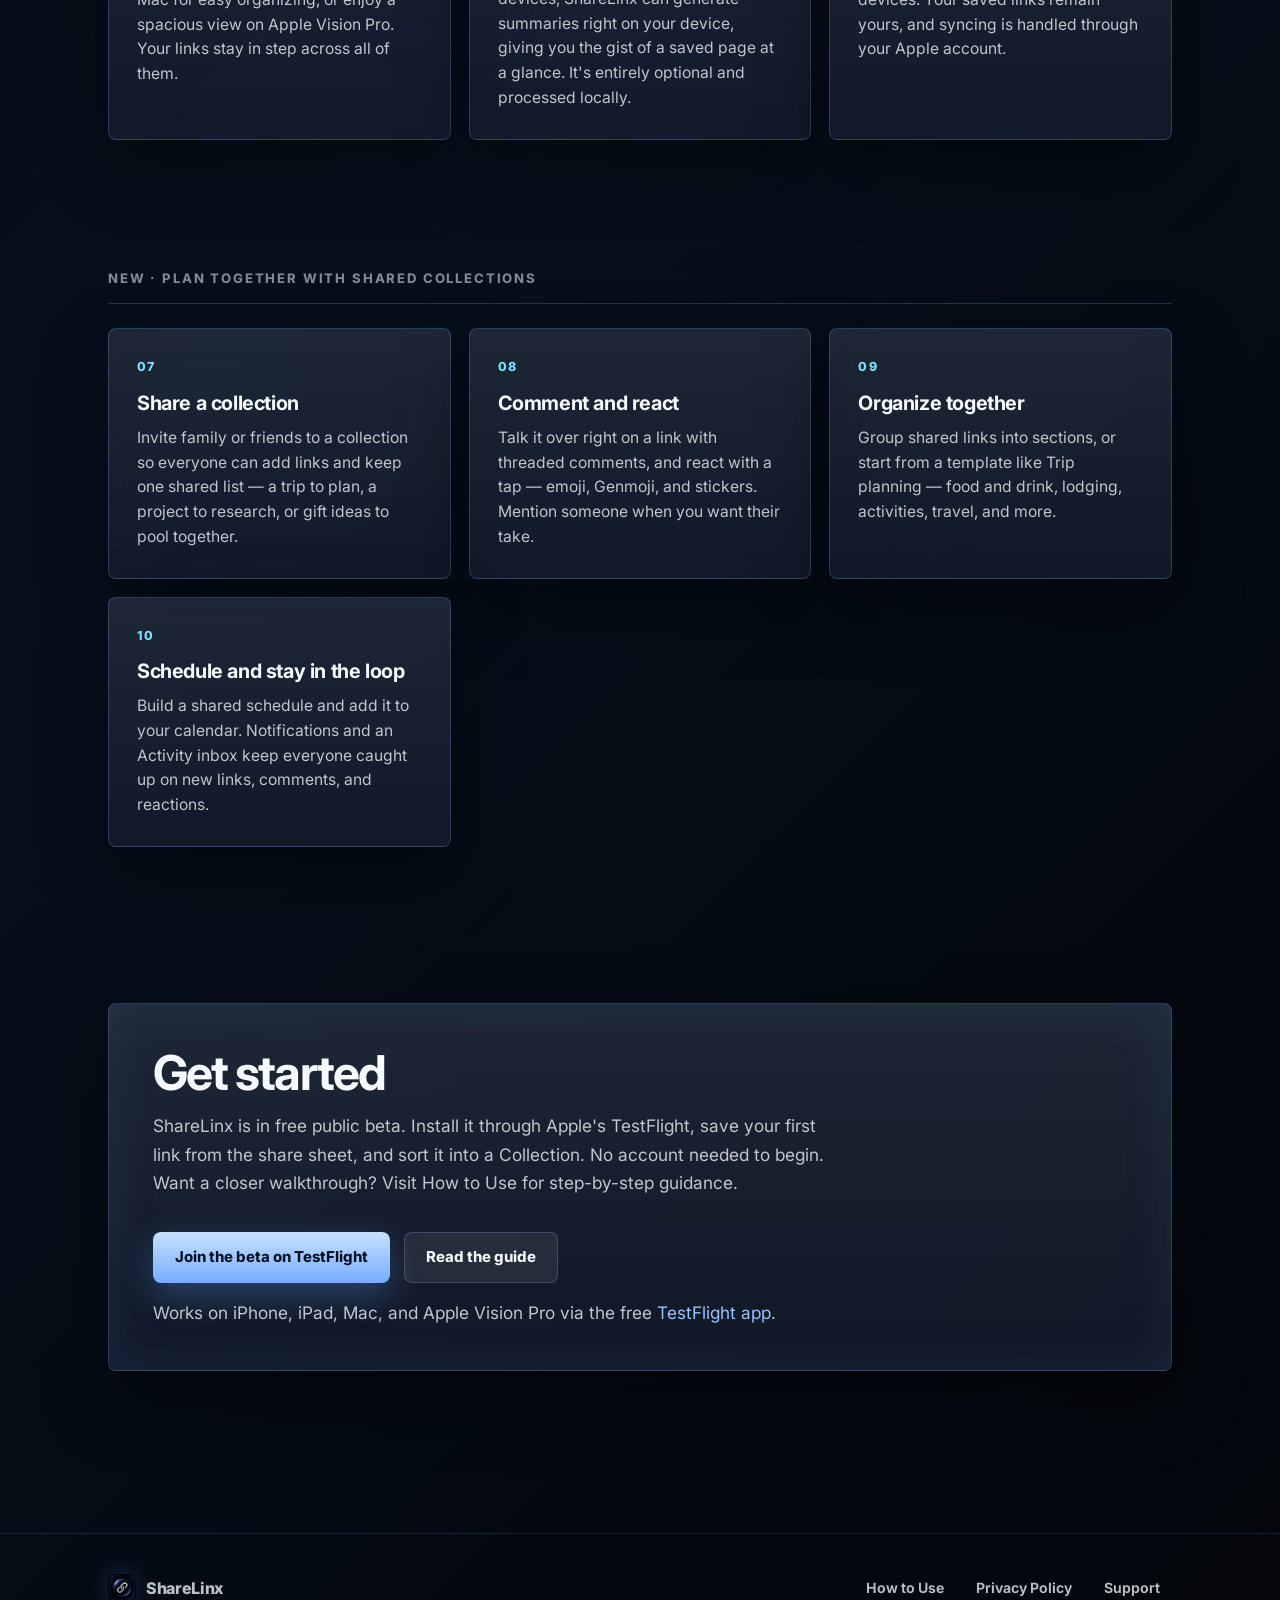
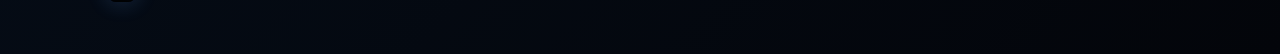
==== commit 02cb5424: "Add Shared Collections to the site; note Mac + native Vision Pro - Home: new "Plan together with Sha" ====
--- a/index.html
+++ b/index.html
@@ -4,6 +4,7 @@
 <meta charset="UTF-8">
 <meta name="viewport" content="width=device-width, initial-scale=1.0">
 <title>ShareLinx — Keep every link worth coming back to</title>
+<meta name="description" content="ShareLinx is a calm, simple home for the webpages you don't want to lose — and now you can share a collection with family or friends to plan together. On iPhone, iPad, Mac, and Apple Vision Pro.">
 <link rel="stylesheet" href="styles.css">
 </head>
 <body>
@@ -23,7 +24,7 @@
 <section class="hero">
   <div class="wrap">
     <div class="hero-mark reveal d1"><img src="assets/sharelinx-icon.png" alt="ShareLinx app icon"></div>
-    <div class="eyebrow reveal d2">iPhone · iPad · Apple Vision Pro</div>
+    <div class="eyebrow reveal d2">iPhone · iPad · Mac · Apple Vision Pro</div>
     <h1 class="display reveal d3">Keep every link <em>worth</em> coming back to.</h1>
     <p class="lede reveal d4">ShareLinx is a calm, simple home for the webpages you don't want to lose. Save an article, a recipe, a tool, a design reference, or a shopping idea, then find it again whenever you need it. No account required to get started.</p>
     <div class="cta-row reveal d5">
@@ -60,7 +61,7 @@
       <div class="card">
         <div class="num">04</div>
         <h3>Browse the way you like</h3>
-        <p>Open ShareLinx on iPhone for quick saves on the go, spread out on iPad for easy organizing, or use Apple Vision Pro–compatible iPad mode for a more spacious view of everything you've collected.</p>
+        <p>Open ShareLinx on iPhone for quick saves on the go, spread out on iPad or Mac for easy organizing, or enjoy a spacious view on Apple Vision Pro. Your links stay in step across all of them.</p>
       </div>
 
       <div class="card">
@@ -73,6 +74,39 @@
         <div class="num">06</div>
         <h3>Sync with iCloud</h3>
         <p>Use iCloud sync, if enabled, to keep your links in step across your Apple devices. Your saved links remain yours, and syncing is handled through your Apple account.</p>
+      </div>
+
+    </div>
+  </div>
+</section>
+
+<section class="section">
+  <div class="wrap">
+    <div class="section-label">New · Plan together with Shared Collections</div>
+    <div class="feature-grid">
+
+      <div class="card">
+        <div class="num">07</div>
+        <h3>Share a collection</h3>
+        <p>Invite family or friends to a collection so everyone can add links and keep one shared list — a trip to plan, a project to research, or gift ideas to pool together.</p>
+      </div>
+
+      <div class="card">
+        <div class="num">08</div>
+        <h3>Comment and react</h3>
+        <p>Talk it over right on a link with threaded comments, and react with a tap — emoji, Genmoji, and stickers. Mention someone when you want their take.</p>
+      </div>
+
+      <div class="card">
+        <div class="num">09</div>
+        <h3>Organize together</h3>
+        <p>Group shared links into sections, or start from a template like Trip planning — food and drink, lodging, activities, travel, and more.</p>
+      </div>
+
+      <div class="card">
+        <div class="num">10</div>
+        <h3>Schedule and stay in the loop</h3>
+        <p>Build a shared schedule and add it to your calendar. Notifications and an Activity inbox keep everyone caught up on new links, comments, and reactions.</p>
       </div>
 
     </div>
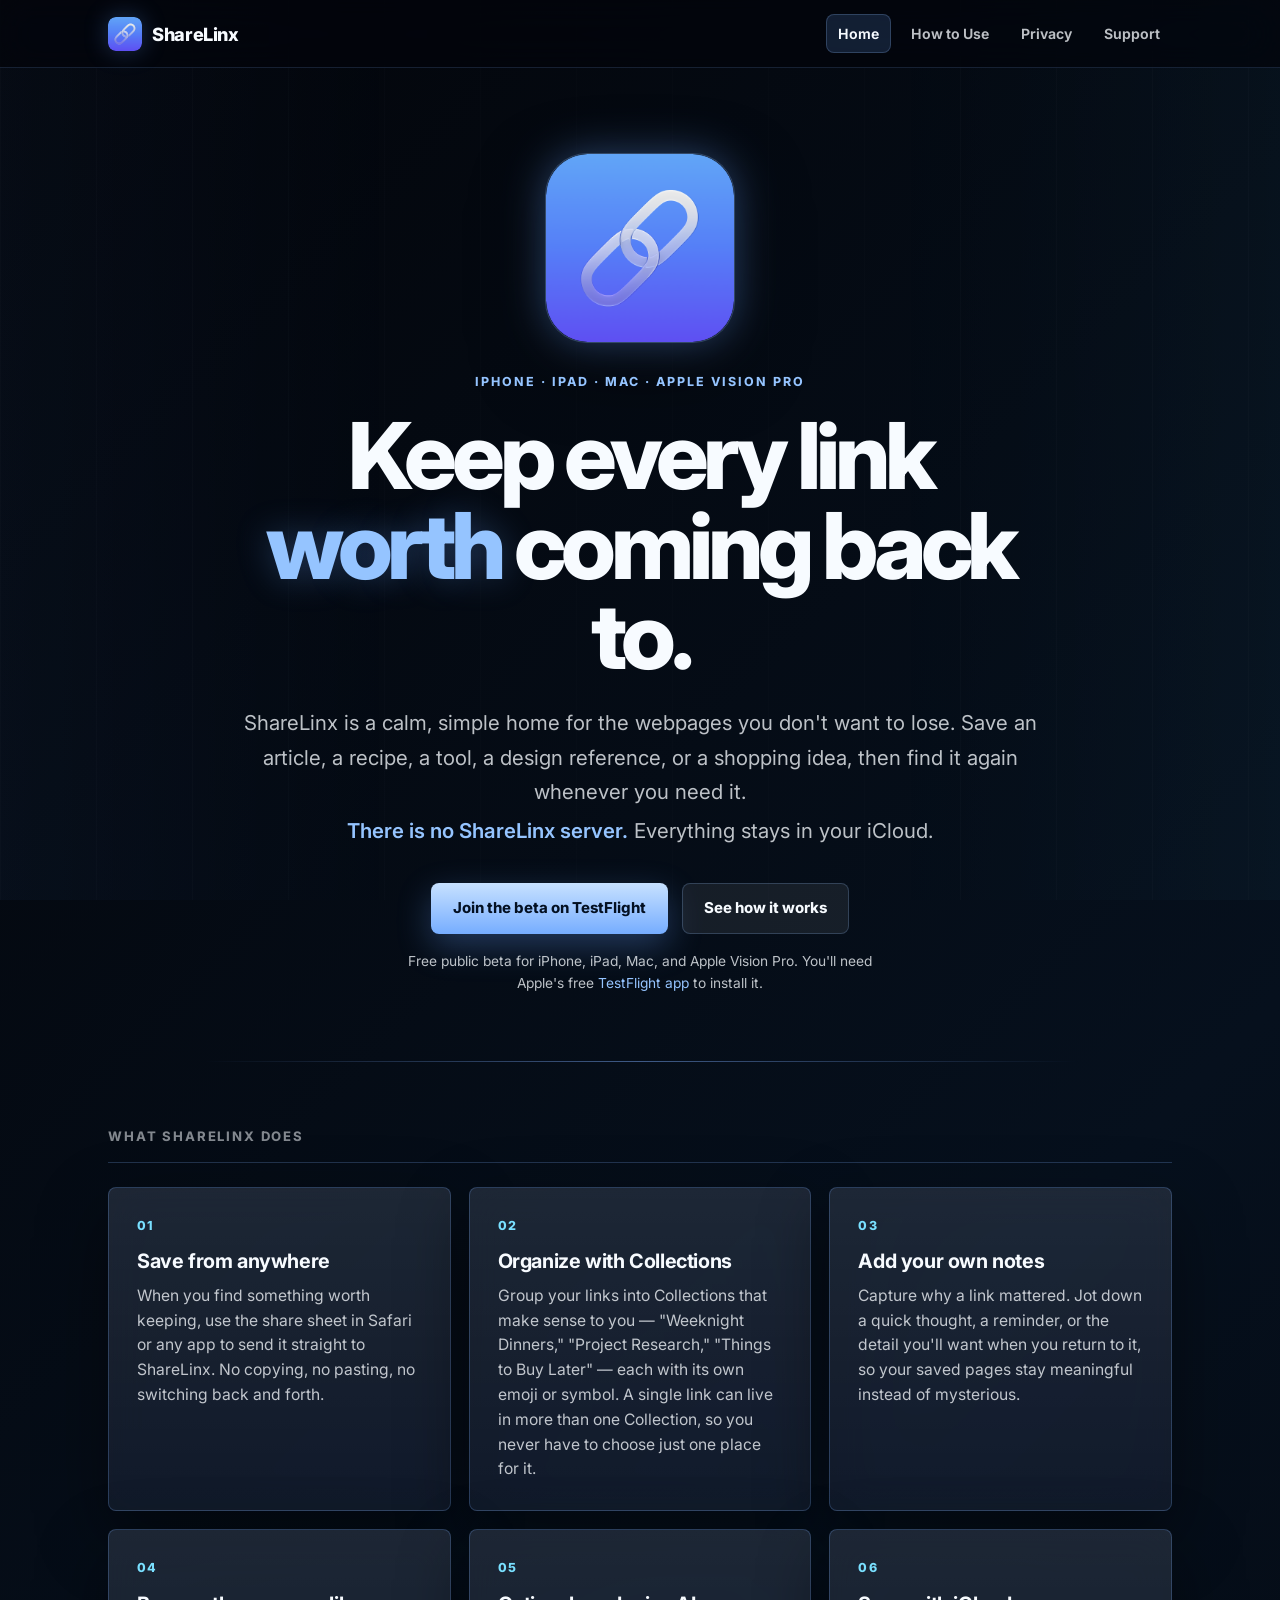
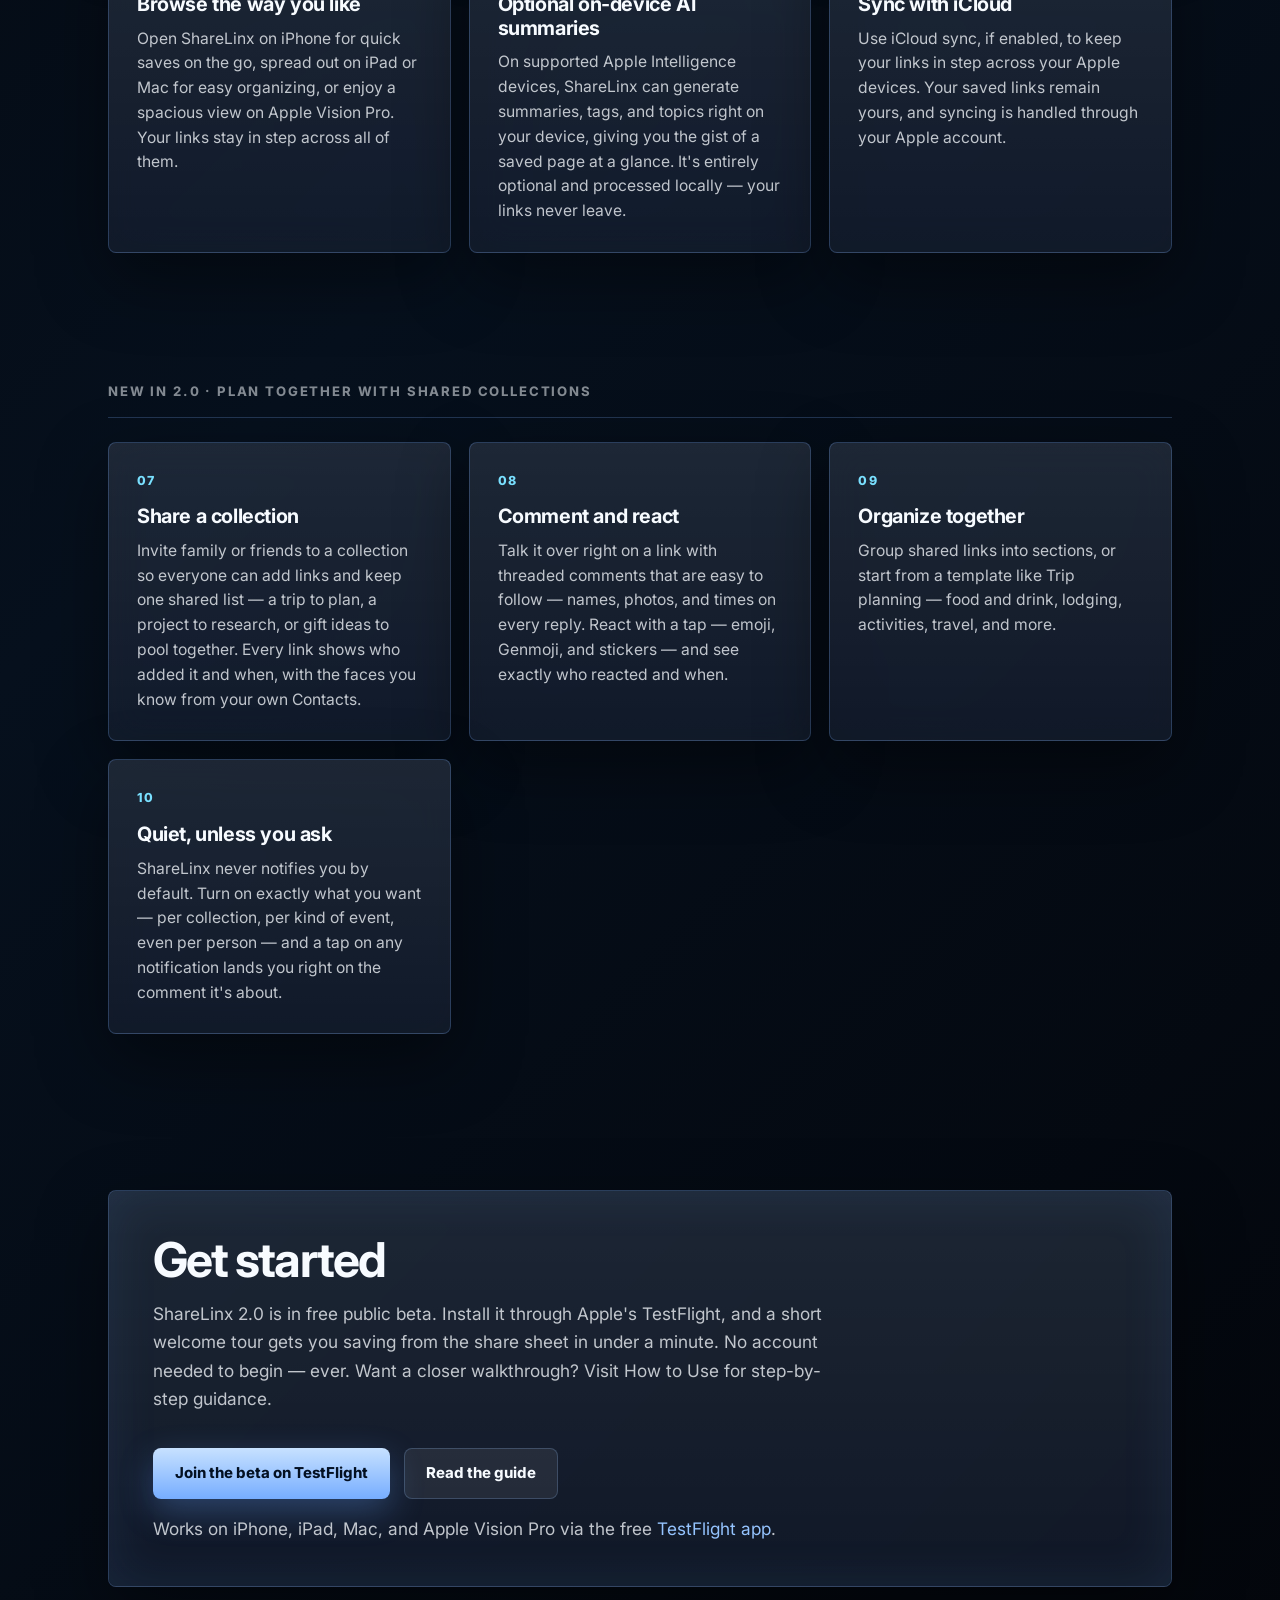
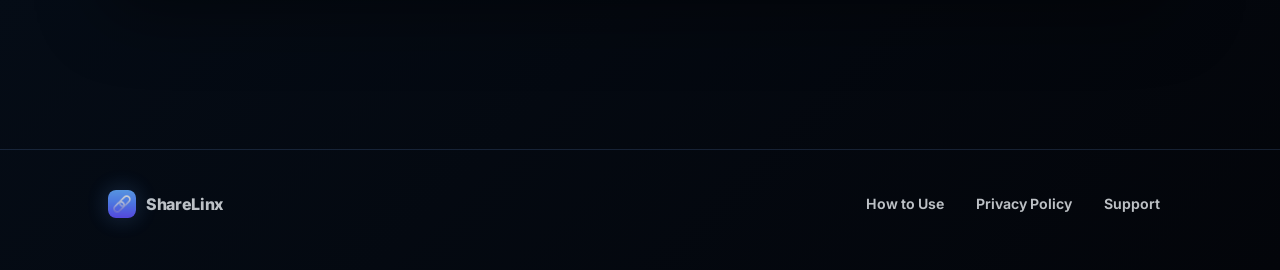
==== commit e9b191c0: "2.0 refresh: new icon, privacy-first hero line, updated privacy policy - New app icon everywhere (he" ====
--- a/index.html
+++ b/index.html
@@ -4,7 +4,10 @@
 <meta charset="UTF-8">
 <meta name="viewport" content="width=device-width, initial-scale=1.0">
 <title>ShareLinx — Keep every link worth coming back to</title>
-<meta name="description" content="ShareLinx is a calm, simple home for the webpages you don't want to lose — and now you can share a collection with family or friends to plan together. On iPhone, iPad, Mac, and Apple Vision Pro.">
+<meta name="description" content="ShareLinx is a calm, simple home for the webpages you don't want to lose — and a place to plan together with shared collections. There is no ShareLinx server; everything stays in your iCloud. On iPhone, iPad, Mac, and Apple Vision Pro.">
+<link rel="icon" type="image/png" sizes="32x32" href="assets/favicon-32.png">
+<link rel="icon" type="image/png" sizes="64x64" href="assets/favicon-64.png">
+<link rel="apple-touch-icon" sizes="180x180" href="assets/apple-touch-icon.png">
 <link rel="stylesheet" href="styles.css">
 </head>
 <body>
@@ -26,7 +29,8 @@
     <div class="hero-mark reveal d1"><img src="assets/sharelinx-icon.png" alt="ShareLinx app icon"></div>
     <div class="eyebrow reveal d2">iPhone · iPad · Mac · Apple Vision Pro</div>
     <h1 class="display reveal d3">Keep every link <em>worth</em> coming back to.</h1>
-    <p class="lede reveal d4">ShareLinx is a calm, simple home for the webpages you don't want to lose. Save an article, a recipe, a tool, a design reference, or a shopping idea, then find it again whenever you need it. No account required to get started.</p>
+    <p class="lede reveal d4">ShareLinx is a calm, simple home for the webpages you don't want to lose. Save an article, a recipe, a tool, a design reference, or a shopping idea, then find it again whenever you need it.</p>
+    <p class="lede hero-privacy reveal d4"><strong>There is no ShareLinx server.</strong> Everything stays in your iCloud.</p>
     <div class="cta-row reveal d5">
       <a class="btn btn-primary" href="https://testflight.apple.com/join/Ers4UhVY" target="_blank" rel="noopener">Join the beta on TestFlight</a>
       <a class="btn btn-ghost" href="how-to-use.html">See how it works</a>
@@ -49,7 +53,7 @@
       <div class="card">
         <div class="num">02</div>
         <h3>Organize with Collections</h3>
-        <p>Group your links into Collections that make sense to you — "Weeknight Dinners," "Project Research," "Things to Buy Later." A single link can live in more than one Collection, so you never have to choose just one place for it.</p>
+        <p>Group your links into Collections that make sense to you — "Weeknight Dinners," "Project Research," "Things to Buy Later" — each with its own emoji or symbol. A single link can live in more than one Collection, so you never have to choose just one place for it.</p>
       </div>
 
       <div class="card">
@@ -67,7 +71,7 @@
       <div class="card">
         <div class="num">05</div>
         <h3>Optional on-device AI summaries</h3>
-        <p>On supported Apple Intelligence devices, ShareLinx can generate summaries right on your device, giving you the gist of a saved page at a glance. It's entirely optional and processed locally.</p>
+        <p>On supported Apple Intelligence devices, ShareLinx can generate summaries, tags, and topics right on your device, giving you the gist of a saved page at a glance. It's entirely optional and processed locally — your links never leave.</p>
       </div>
 
       <div class="card">
@@ -82,19 +86,19 @@
 
 <section class="section">
   <div class="wrap">
-    <div class="section-label">New · Plan together with Shared Collections</div>
+    <div class="section-label">New in 2.0 · Plan together with Shared Collections</div>
     <div class="feature-grid">
 
       <div class="card">
         <div class="num">07</div>
         <h3>Share a collection</h3>
-        <p>Invite family or friends to a collection so everyone can add links and keep one shared list — a trip to plan, a project to research, or gift ideas to pool together.</p>
+        <p>Invite family or friends to a collection so everyone can add links and keep one shared list — a trip to plan, a project to research, or gift ideas to pool together. Every link shows who added it and when, with the faces you know from your own Contacts.</p>
       </div>
 
       <div class="card">
         <div class="num">08</div>
         <h3>Comment and react</h3>
-        <p>Talk it over right on a link with threaded comments, and react with a tap — emoji, Genmoji, and stickers. Mention someone when you want their take.</p>
+        <p>Talk it over right on a link with threaded comments that are easy to follow — names, photos, and times on every reply. React with a tap — emoji, Genmoji, and stickers — and see exactly who reacted and when.</p>
       </div>
 
       <div class="card">
@@ -105,8 +109,8 @@
 
       <div class="card">
         <div class="num">10</div>
-        <h3>Schedule and stay in the loop</h3>
-        <p>Build a shared schedule and add it to your calendar. Notifications and an Activity inbox keep everyone caught up on new links, comments, and reactions.</p>
+        <h3>Quiet, unless you ask</h3>
+        <p>ShareLinx never notifies you by default. Turn on exactly what you want — per collection, per kind of event, even per person — and a tap on any notification lands you right on the comment it's about.</p>
       </div>
 
     </div>
@@ -117,7 +121,7 @@
   <div class="wrap">
     <div class="band">
       <h2>Get started</h2>
-      <p>ShareLinx is in free public beta. Install it through Apple's TestFlight, save your first link from the share sheet, and sort it into a Collection. No account needed to begin. Want a closer walkthrough? Visit How to Use for step-by-step guidance.</p>
+      <p>ShareLinx 2.0 is in free public beta. Install it through Apple's TestFlight, and a short welcome tour gets you saving from the share sheet in under a minute. No account needed to begin — ever. Want a closer walkthrough? Visit How to Use for step-by-step guidance.</p>
       <div class="cta-row">
         <a class="btn btn-primary" href="https://testflight.apple.com/join/Ers4UhVY" target="_blank" rel="noopener">Join the beta on TestFlight</a>
         <a class="btn btn-ghost" href="how-to-use.html">Read the guide</a>
--- a/styles.css
+++ b/styles.css
@@ -510,3 +510,7 @@
   .band .cta-row { justify-content: center; }
   .doc { padding-top: 42px; }
 }
+
+/* 2.0 refresh: the privacy line under the hero lede */
+.hero-privacy { margin-top: 4px; }
+.hero-privacy strong { color: var(--blue-bright); font-weight: 600; }
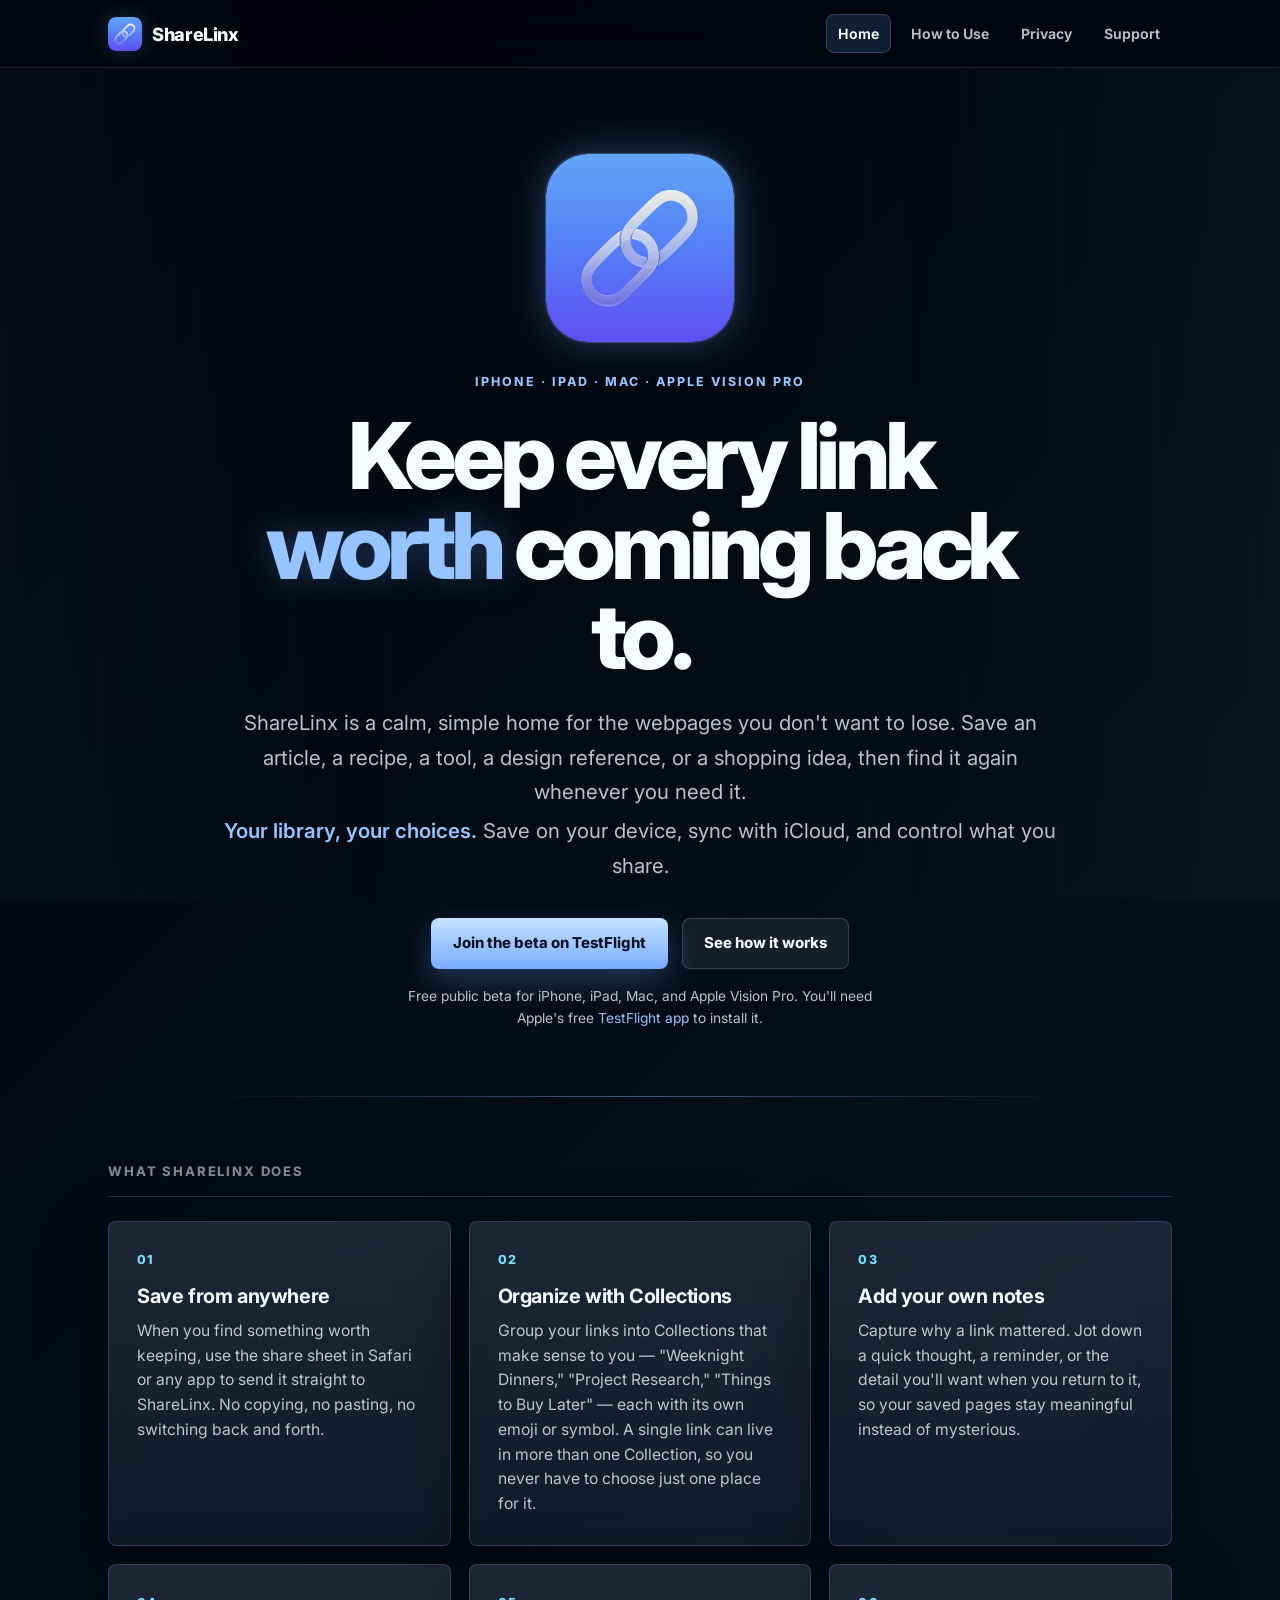
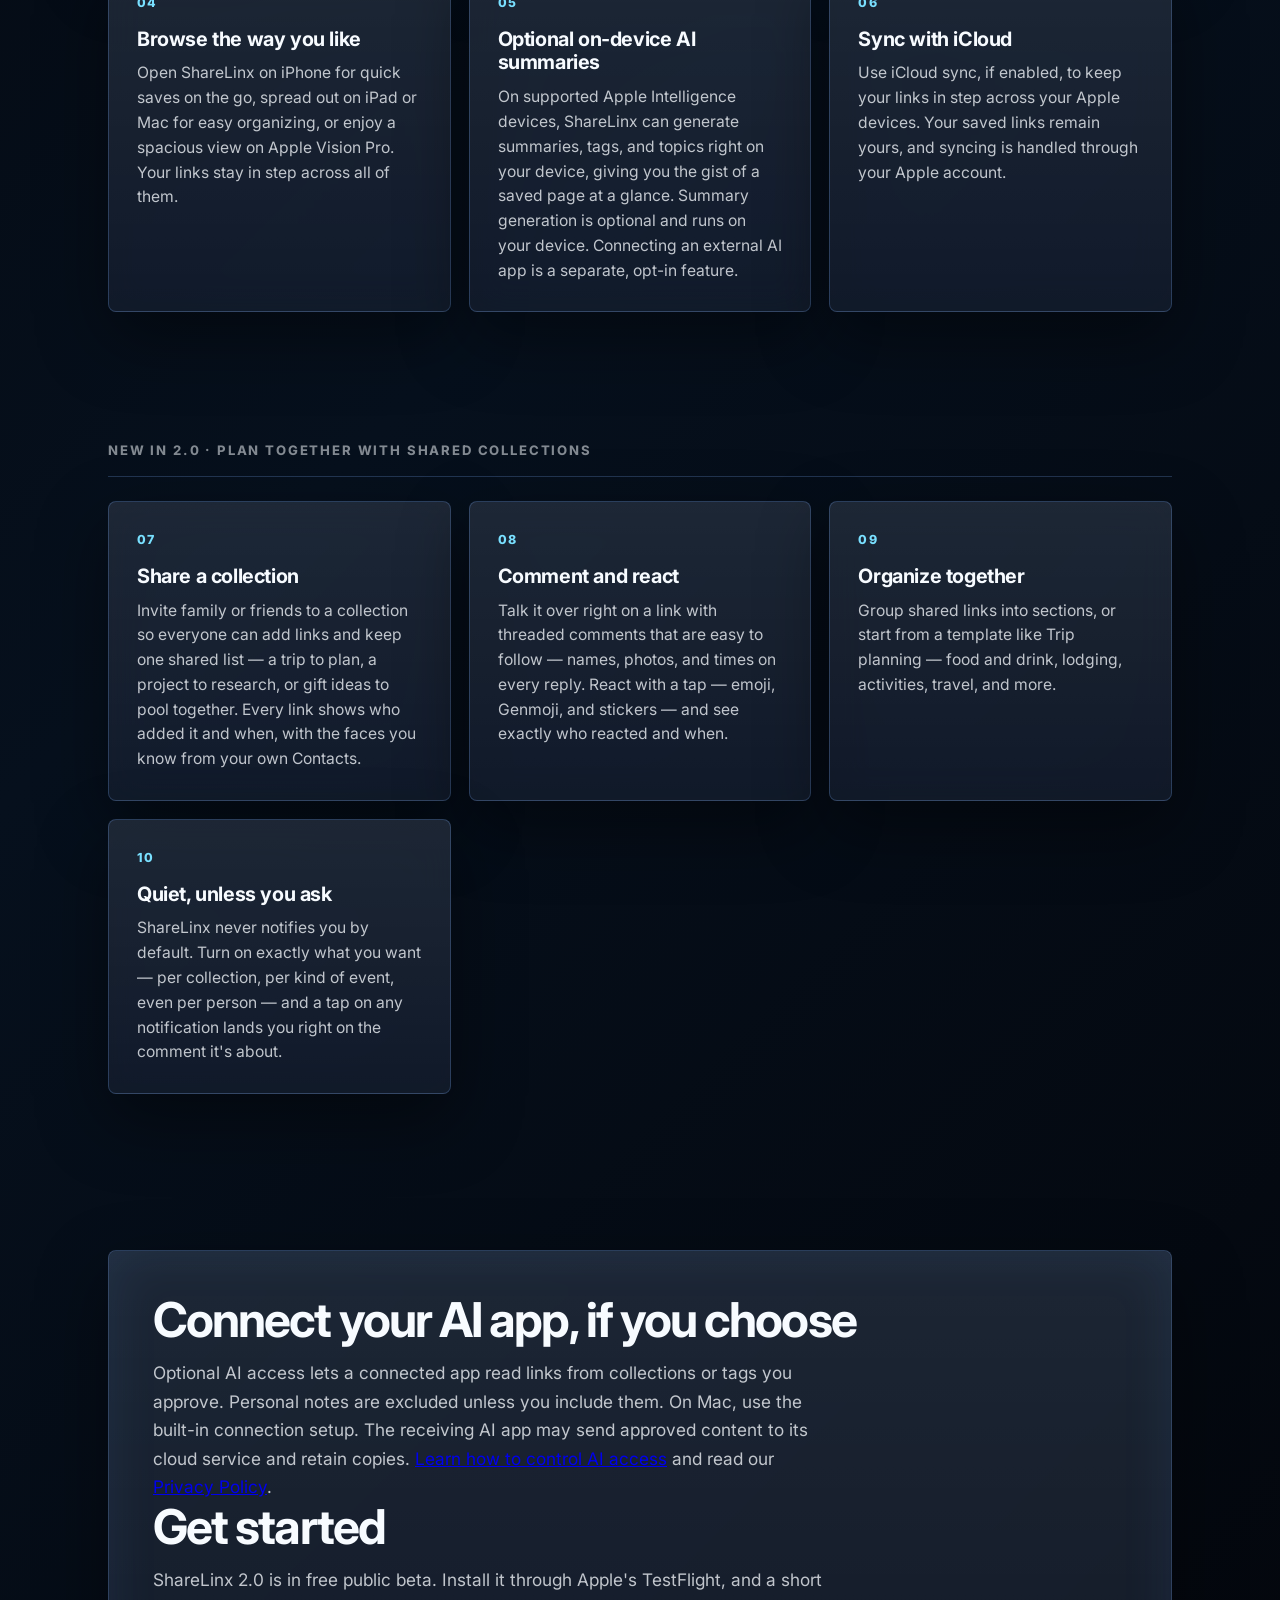
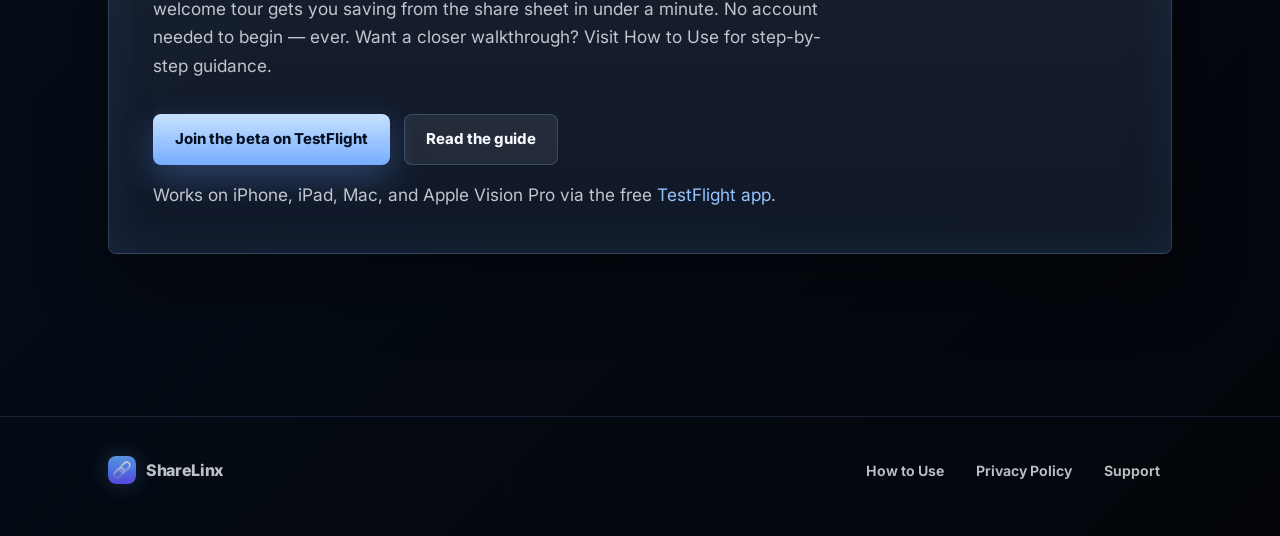
==== commit 72a857ed: "Clarify AI access and privacy in product guidance" ====
--- a/index.html
+++ b/index.html
@@ -4,11 +4,11 @@
 <meta charset="UTF-8">
 <meta name="viewport" content="width=device-width, initial-scale=1.0">
 <title>ShareLinx — Keep every link worth coming back to</title>
-<meta name="description" content="ShareLinx is a calm, simple home for the webpages you don't want to lose — and a place to plan together with shared collections. There is no ShareLinx server; everything stays in your iCloud. On iPhone, iPad, Mac, and Apple Vision Pro.">
+<meta name="description" content="ShareLinx is a calm, simple home for the webpages you don't want to lose — and a place to plan together with shared collections. Save on your device, sync with iCloud, and choose what to share. On iPhone, iPad, Mac, and Apple Vision Pro.">
 <link rel="icon" type="image/png" sizes="32x32" href="assets/favicon-32.png">
 <link rel="icon" type="image/png" sizes="64x64" href="assets/favicon-64.png">
 <link rel="apple-touch-icon" sizes="180x180" href="assets/apple-touch-icon.png">
-<link rel="stylesheet" href="styles.css">
+<link rel="stylesheet" href="styles.css?v=20261116">
 </head>
 <body>
 
@@ -30,7 +30,7 @@
     <div class="eyebrow reveal d2">iPhone · iPad · Mac · Apple Vision Pro</div>
     <h1 class="display reveal d3">Keep every link <em>worth</em> coming back to.</h1>
     <p class="lede reveal d4">ShareLinx is a calm, simple home for the webpages you don't want to lose. Save an article, a recipe, a tool, a design reference, or a shopping idea, then find it again whenever you need it.</p>
-    <p class="lede hero-privacy reveal d4"><strong>There is no ShareLinx server.</strong> Everything stays in your iCloud.</p>
+    <p class="lede hero-privacy reveal d4"><strong>Your library, your choices.</strong> Save on your device, sync with iCloud, and control what you share.</p>
     <div class="cta-row reveal d5">
       <a class="btn btn-primary" href="https://testflight.apple.com/join/Ers4UhVY" target="_blank" rel="noopener">Join the beta on TestFlight</a>
       <a class="btn btn-ghost" href="how-to-use.html">See how it works</a>
@@ -71,7 +71,7 @@
       <div class="card">
         <div class="num">05</div>
         <h3>Optional on-device AI summaries</h3>
-        <p>On supported Apple Intelligence devices, ShareLinx can generate summaries, tags, and topics right on your device, giving you the gist of a saved page at a glance. It's entirely optional and processed locally — your links never leave.</p>
+        <p>On supported Apple Intelligence devices, ShareLinx can generate summaries, tags, and topics right on your device, giving you the gist of a saved page at a glance. Summary generation is optional and runs on your device. Connecting an external AI app is a separate, opt-in feature.</p>
       </div>
 
       <div class="card">
@@ -120,6 +120,8 @@
 <section class="section">
   <div class="wrap">
     <div class="band">
+      <h2>Connect your AI app, if you choose</h2>
+      <p>Optional AI access lets a connected app read links from collections or tags you approve. Personal notes are excluded unless you include them. On Mac, use the built-in connection setup. The receiving AI app may send approved content to its cloud service and retain copies. <a href="how-to-use.html#ai-access">Learn how to control AI access</a> and read our <a href="privacy.html">Privacy Policy</a>.</p>
       <h2>Get started</h2>
       <p>ShareLinx 2.0 is in free public beta. Install it through Apple's TestFlight, and a short welcome tour gets you saving from the share sheet in under a minute. No account needed to begin — ever. Want a closer walkthrough? Visit How to Use for step-by-step guidance.</p>
       <div class="cta-row">
--- a/styles.css
+++ b/styles.css
@@ -514,3 +514,6 @@
 /* 2.0 refresh: the privacy line under the hero lede */
 .hero-privacy { margin-top: 4px; }
 .hero-privacy strong { color: var(--blue-bright); font-weight: 600; }
+
+/* Keep the AI Access heading visible below the sticky navigation. */
+#ai-access { scroll-margin-top: 100px; }
